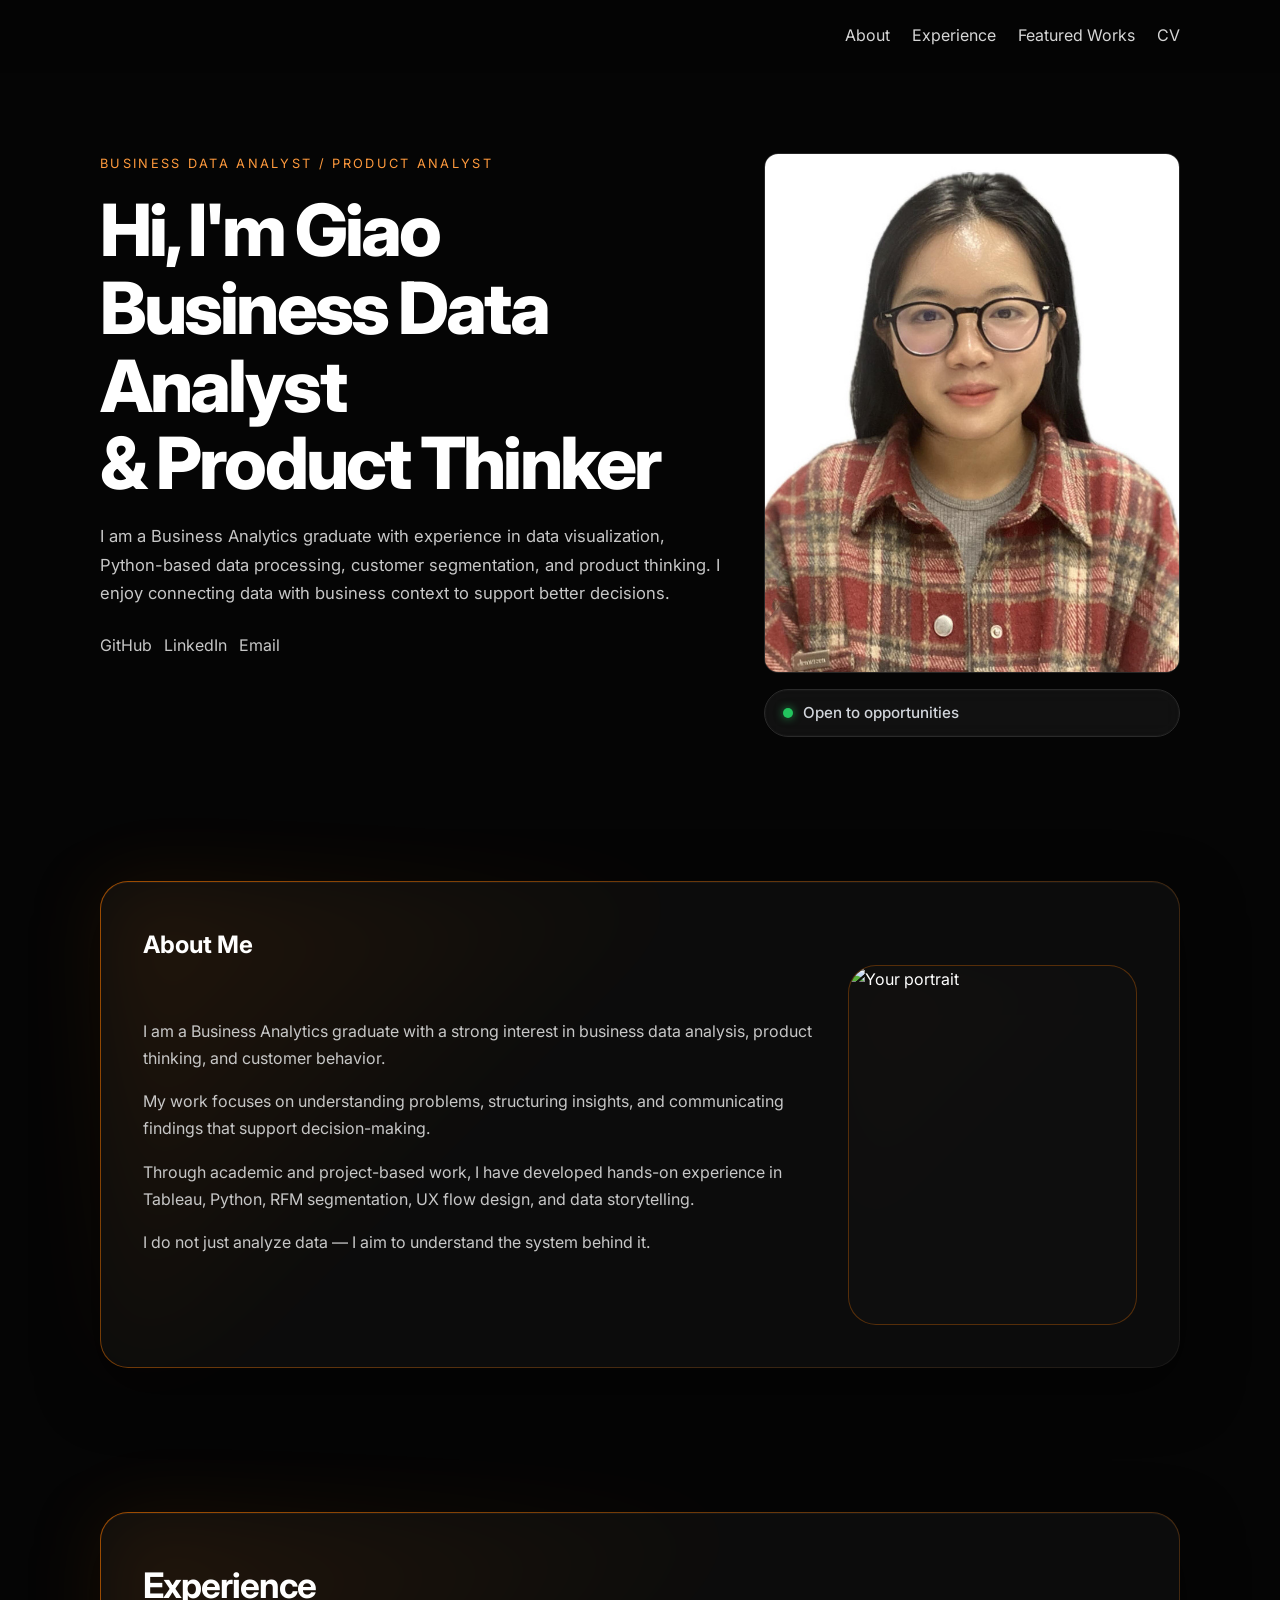
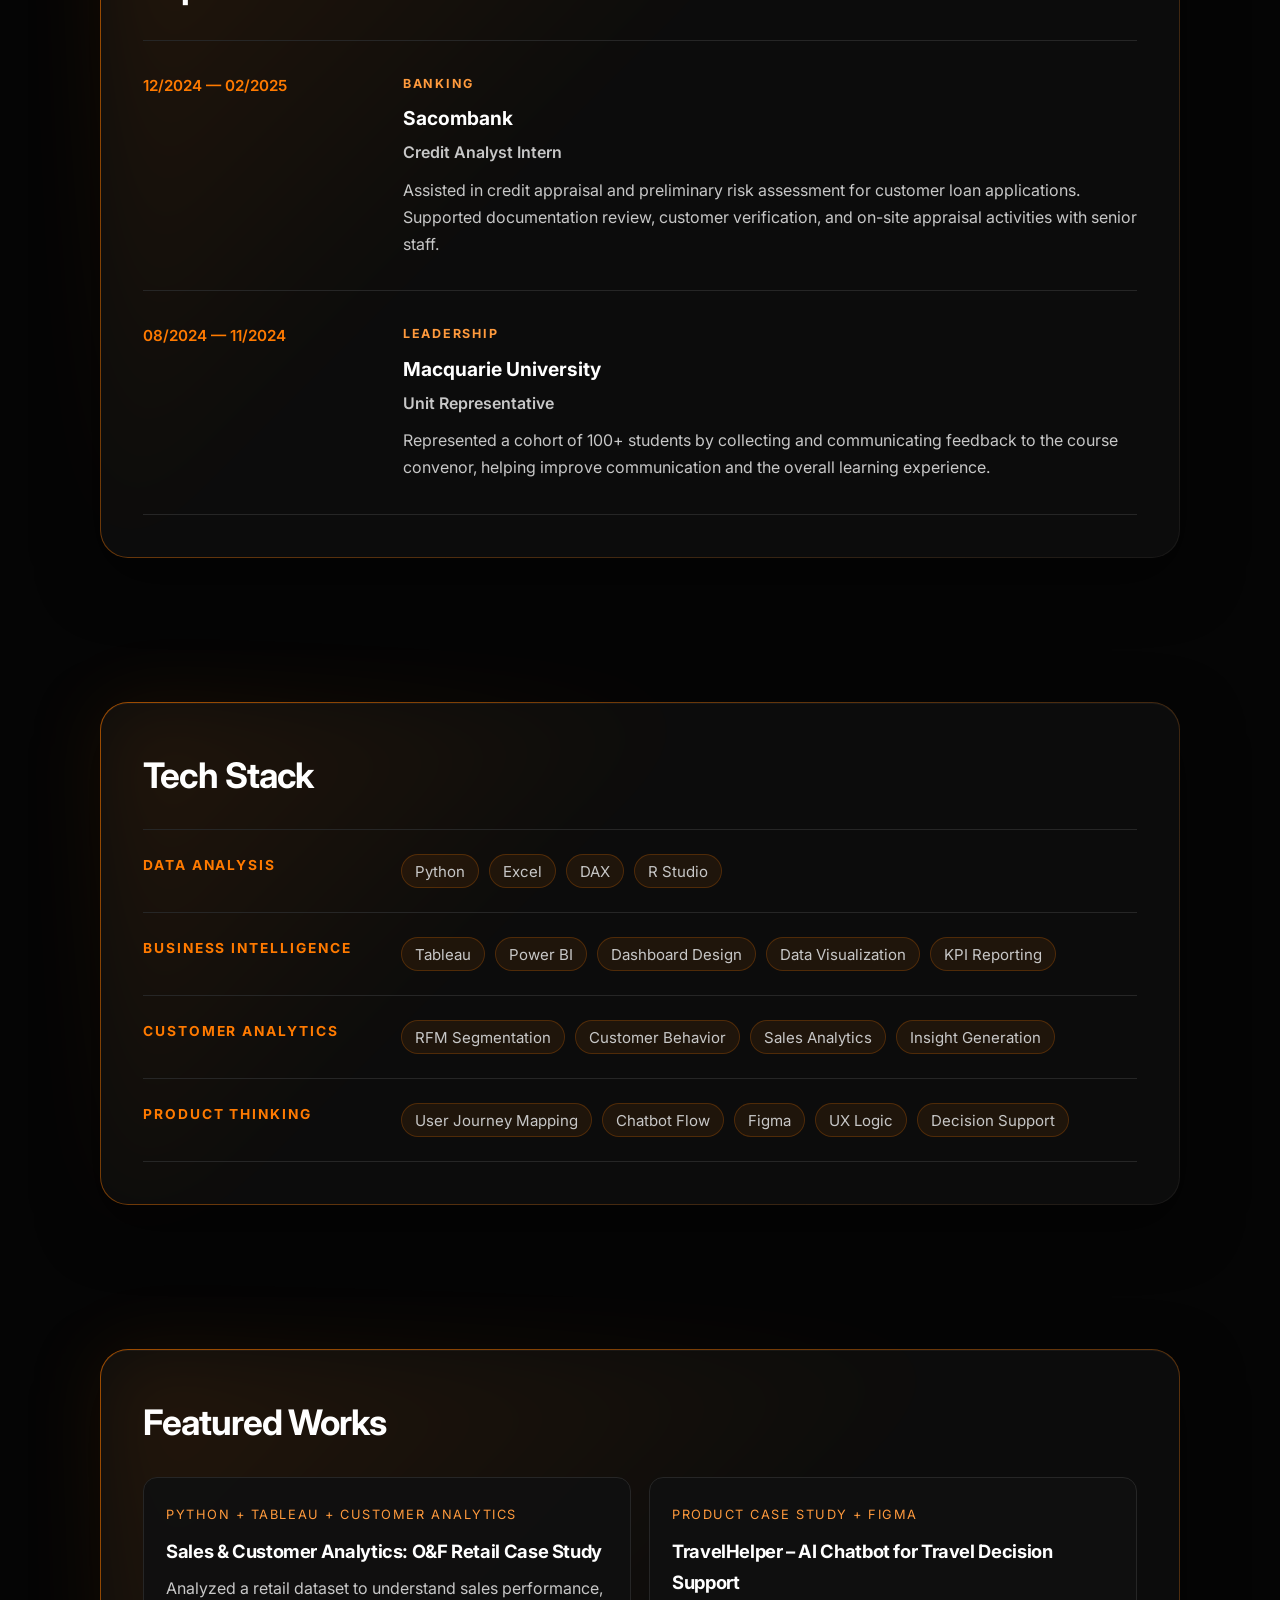
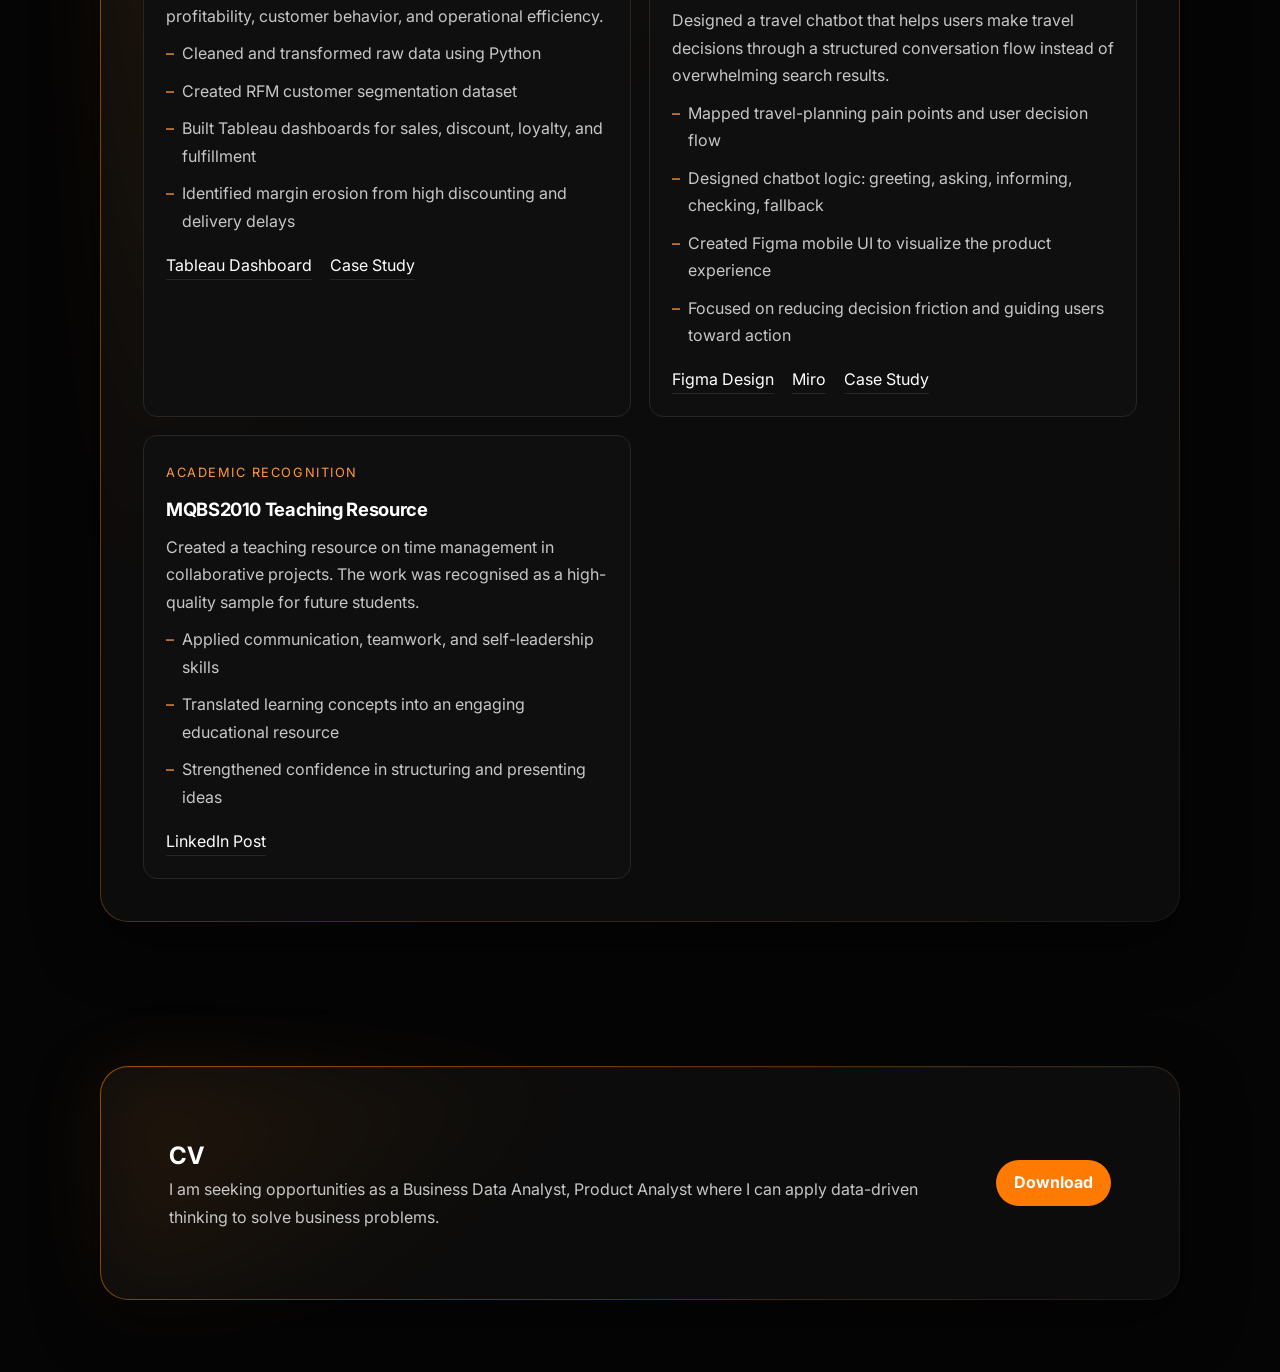
==== index.html @ 92832b5b "Update index.html" ====
<!DOCTYPE html>
<html lang="en">
<head>
<meta charset="UTF-8" />
<meta name="viewport" content="width=device-width, initial-scale=1.0" />
<title>Giao Duong | Business Data Analyst Portfolio</title>
<meta
name="description"
content="Business Data Analyst portfolio focusing on data analytics, product thinking, customer insights, and business decision-making."
/>
<link rel="preconnect" href="https://fonts.googleapis.com" />
<link rel="preconnect" href="https://fonts.gstatic.com" crossorigin />
<link
href="https://fonts.googleapis.com/css2?family=Inter:wght@300;400;500;600;700;800&display=swap"
rel="stylesheet"
/>
<link rel="stylesheet" href="style.css" />
</head>

<body>
<header class="site-header">
<div class="container nav">
<a href="#top" class="brand"><Giao Duong></a>

<button class="menu-toggle" id="menuToggle" aria-label="Open menu">
<span></span>
<span></span>
</button>

<nav class="menu" id="menu">
<a href="#about">About</a>
<a href="#experience">Experience</a>
<a href="#projects">Featured Works</a>
<a href="#cv">CV</a>
</nav>
</div>
</header>

<main id="top">
<section class="hero section">
<div class="container hero-grid">
<div class="hero-text reveal">
<p class="eyebrow">BUSINESS DATA ANALYST / PRODUCT ANALYST</p>
<h1>
Hi, I'm <span>Giao</span><br />
Business Data Analyst<br />
& Product Thinker          </h1>
<p class="lead">
I am a Business Analytics graduate with experience in data visualization,
Python-based data processing, customer segmentation, and product thinking.
I enjoy connecting data with business context to support better decisions.
</p>

<div class="socials">
<a href="https://github.com/GracieDuong" target="_blank" rel="noreferrer">GitHub</a>
<a href="https://www.linkedin.com/in/graiceduong/?lipi=urn%3Ali%3Apage%3Ad_flagship3_profile_view_base_contact_details%3BGEOnFGS3Rx6lmdUe2m2dag%3D%3D" target="_blank" rel="noreferrer">LinkedIn</a>
<a href="mailto:dnqgiao1408@gmail.com">Email</a>
</div>
</div>

<div class="hero-side reveal delay-1">
<div class="portrait-card">
<img src="img/portrait.jpg" alt="Giao Duong portrait" />
</div>

<div class="status-badge">
<span class="status-dot"></span>
Open to opportunities
</div>
</div>
</div>
</section>

<section class="section" id="about">
<div class="container">

<h2 class="section-title">About Me</h2>

<div class="section-card">
<div class="about-grid">

<!-- TEXT -->
<div class="about-text">
<p>
I am a Business Analytics graduate with a strong interest in
business data analysis, product thinking, and customer behavior.
</p>

<p>
My work focuses on understanding problems, structuring insights,
and communicating findings that support decision-making.
</p>

<p>
Through academic and project-based work, I have developed
hands-on experience in Tableau, Python, RFM segmentation,
UX flow design, and data storytelling.
</p>

<p>
I do not just analyze data — I aim to understand the system behind it.
</p>
</div>

<!-- IMAGE -->
<div class="about-image">
<img src="img/gracieportrait.jpg" alt="Your portrait" />
</div>

</div>
</div>

</div>
</section>

<section class="section" id="experience">
  <div class="container">
    <div class="section-head reveal">
      <h2>Experience</h2>
    </div>

    <div class="experience-list reveal">
      <article class="experience-item">
        <div class="experience-time">12/2024 — 02/2025</div>

        <div class="experience-content">
          <p class="experience-type">Banking</p>
          <h3>Sacombank</h3>
          <p class="experience-role">Credit Analyst Intern</p>
          <p>
            Assisted in credit appraisal and preliminary risk assessment for customer
            loan applications. Supported documentation review, customer verification,
            and on-site appraisal activities with senior staff.
          </p>
        </div>
      </article>

      <article class="experience-item">
        <div class="experience-time">08/2024 — 11/2024</div>

        <div class="experience-content">
          <p class="experience-type">Leadership</p>
          <h3>Macquarie University</h3>
          <p class="experience-role">Unit Representative</p>
          <p>
            Represented a cohort of 100+ students by collecting and communicating
            feedback to the course convenor, helping improve communication and the
            overall learning experience.
          </p>
        </div>
      </article>
    </div>
  </div>
</section>
<section class="section" id="skills">
<div class="container">
<div class="section-head reveal">
<h2>Tech Stack</h2>
</div>

<div class="tech-stack reveal">
<div class="tech-row">
<div class="tech-title">Data Analysis</div>
<div class="tech-tags">
<span>Python</span>
<span>Excel</span>
<span>DAX</span>
<span>R Studio</span>
</div>
</div>

<div class="tech-row">
<div class="tech-title">Business Intelligence</div>
<div class="tech-tags">
<span>Tableau</span>
<span>Power BI</span>
<span>Dashboard Design</span>
<span>Data Visualization</span>
<span>KPI Reporting</span>
</div>
</div>

<div class="tech-row">
<div class="tech-title">Customer Analytics</div>
<div class="tech-tags">
<span>RFM Segmentation</span>
<span>Customer Behavior</span>
<span>Sales Analytics</span>
<span>Insight Generation</span>
</div>
</div>

<div class="tech-row">
<div class="tech-title">Product Thinking</div>
<div class="tech-tags">
<span>User Journey Mapping</span>
<span>Chatbot Flow</span>
<span>Figma</span>
<span>UX Logic</span>
<span>Decision Support</span>
</div>
</div>
</div>
</div>
</section>
<section class="section" id="Featured Works">
<div class="container">
<div class="section-head reveal">
<h2>Featured Works</h2>
</div>

<div class="projects-grid">
<article class="project-card reveal">
<div class="project-meta">Python + Tableau + Customer Analytics</div>
<h3>Sales & Customer Analytics: O&F Retail Case Study</h3>
<p>
Analyzed a retail dataset to understand sales performance, profitability,
customer behavior, and operational efficiency.
</p>
<ul class="clean-list">
<li>Cleaned and transformed raw data using Python</li>
<li>Created RFM customer segmentation dataset</li>
<li>Built Tableau dashboards for sales, discount, loyalty, and fulfillment</li>
<li>Identified margin erosion from high discounting and delivery delays</li>
</ul>
<div class="project-links">
<a href="https://public.tableau.com/app/profile/nguyen.quynh.giao.duong/viz/OFRetailPerformanceCustomerInsights/Story1#1">Tableau Dashboard</a>
<a href="#">Case Study</a>
</div>
</article>

<article class="project-card reveal delay-1">
<div class="project-meta">Product Case Study + Figma</div>
<h3>TravelHelper – AI Chatbot for Travel Decision Support</h3>
<p>
Designed a travel chatbot that helps users make travel decisions through
a structured conversation flow instead of overwhelming search results.
</p>
<ul class="clean-list">
<li>Mapped travel-planning pain points and user decision flow</li>
<li>Designed chatbot logic: greeting, asking, informing, checking, fallback</li>
<li>Created Figma mobile UI to visualize the product experience</li>
<li>Focused on reducing decision friction and guiding users toward action</li>
</ul>
<div class="project-links">
<a href="https://www.figma.com/design/LOiwtiQs61GqTdIh16l0WR/Untitled?node-id=0-1&p=f&t=Xxts1nD2Vc41dXCy-0">Figma Design</a>
<a href="#">Miro</a>
<a href="#">Case Study</a>
</div>
</article>

<article class="project-card reveal delay-1">
<div class="project-meta">Academic Recognition</div>
<h3>MQBS2010 Teaching Resource</h3>
<p>
Created a teaching resource on time management in collaborative projects.
The work was recognised as a high-quality sample for future students.
</p>
<ul class="clean-list">
<li>Applied communication, teamwork, and self-leadership skills</li>
<li>Translated learning concepts into an engaging educational resource</li>
<li>Strengthened confidence in structuring and presenting ideas</li>
</ul>
<div class="project-links">
<a href="https://www.linkedin.com/feed/update/urn:li:activity:7456942187491282944/">LinkedIn Post</a>
</div>
</article>
</div>
</div>
</section>

<section class="section" id="cv">
<div class="container">
<div class="cv-box reveal">
<div>
<h2>CV</h2>
<p>
I am seeking opportunities as a Business Data Analyst, Product Analyst
  where I can apply data-driven thinking to solve business problems.
</p>
</div>
<div class="cv-actions">
<a class="btn" href="https://flowcv.com/resume/hbqnpa47gumc">Download</a>
</div>
</div>
</div>
</section>
</main>

<button class="to-top" id="toTop" aria-label="Back to top">↑</button>

<script src="script.js"></script>
</body>
</html>
---- style.css ----
:root {
  --bg: #050505;
  --bg-soft: #0d0d0d;
  --card: #101010;
  --line: #262626;
  --line-soft: #1b1b1b;
  --text: #ffffff;
  --muted: #c7c7c7;
  --muted-2: #ff9a3d;
  --accent: #ff7a00;
  --accent-dark: #e56700;
  --max-width: 1080px;
  --radius: 14px;
}

* {
  margin: 0;
  padding: 0;
  box-sizing: border-box; 
}

html {
  scroll-behavior: smooth;
}

body {
  font-family: "Inter", sans-serif;
  background: var(--bg);
  color: var(--text);
  line-height: 1.72;
}

img {
  display: block;
  max-width: 100%;
}

a {
  text-decoration: none;
  color: inherit;
}

.container {
  width: min(100% - 32px, var(--max-width));
  margin: 0 auto;
}

.site-header {
  position: sticky;
  top: 0;
  z-index: 50;
  background: rgba(5, 5, 5, 0.92);
  border-bottom: 1px solid transparent;
  backdrop-filter: blur(8px);
  transition: 0.25s ease;
}

.site-header.scrolled {
  border-bottom-color: var(--line);
}

.nav {
  min-height: 72px;
  display: flex;
  align-items: center;
  justify-content: space-between;
  gap: 20px;
}

.brand {
  font-weight: 700;
  letter-spacing: -0.02em;
}

.menu {
  display: flex;
  gap: 22px;
}

.menu a {
  color: #d6d6d6;
}

.menu a.active,
.menu a:hover {
  color: var(--accent);
}
.social-links a,
.project-links a,
.cv-contact a {
  color: var(--accent);
}
.social-links a:hover,
.project-links a:hover,
.cv-contact a:hover {
  color: #ffffff;
}

.section-title,
.section-mini-title,
.page-title,
.story-item h3,
.project-card h3,
.project-list-item h3,
.paper-item h3,
.publication-item h3,
.blog-item h3,
.cv-name,
.cv-block h3 {
  color: #ffffff;
}

.story-item p,
.project-card p,
.project-list-item p,
.paper-item p,
.publication-item p,
.blog-item p,
.cv-main p,
.cv-block p,
.about-content p {
  color: var(--muted);
}

.project-type,
.paper-org,
.story-meta,
.project-subtitle,
.paper-subtitle,
.blog-date,
.last-edited,
.stack-code {
  color: var(--muted-2);
}

.filter-chip.active {
  background: var(--accent);
  border-color: var(--accent);
  color: #ffffff;
}

.menu-toggle {
  display: none;
  width: 42px;
  height: 42px;
  border: 1px solid var(--line);
  background: transparent;
  border-radius: 12px;
  cursor: pointer;
  align-items: center;
  justify-content: center;
  flex-direction: column;
  gap: 5px;
}

.menu-toggle span {
  width: 18px;
  height: 2px;
  border-radius: 999px;
  background: var(--text);
}

.section {
  padding: 72px 0;
}

.hero {
  padding-top: 80px;
}

.hero-grid {
  display: grid;
  grid-template-columns: 1.2fr 0.8fr;
  gap: 40px;
  align-items: start;
}

.eyebrow {
  color: var(--muted-2);
  text-transform: uppercase;
  font-size: 0.8rem;
  letter-spacing: 0.18em;
  margin-bottom: 16px;
}

.hero h1 {
  font-size: clamp(2.2rem, 6vw, 4.5rem);
  line-height: 1.08;
  letter-spacing: -0.04em;
  font-weight: 800;
  max-width: 780px;
  margin-bottom: 20px;
}

.lead {
  max-width: 760px;
  color: var(--muted);
  font-size: 1.04rem;
  margin-bottom: 24px;
}

.socials {
  display: flex;
  flex-wrap: wrap;
  gap: 12px;
}

.socials a {
  color: var(--muted);
  border-bottom: 1px solid transparent;
  transition: 0.25s ease;
}

.socials a:hover {
  color: var(--text);
  border-color: var(--text);
}

.hero-side {
  display: grid;
  gap: 16px;
}

.portrait-card,
.secondary-card,
.story-item,
.project-card,
.project-list-item,
.paper-item,
.publication-item,
.blog-item,
.cv-main,
.cv-details {
  background: rgba(16, 16, 16, 0.92);
  border: 1px solid var(--line);
  border-radius: var(--radius);
}

.portrait-card {
  overflow: hidden;
}

.portrait-card img {
  width: 100%;
  aspect-ratio: 4 / 5;
  object-fit: cover;
}

.mini-note {
  padding: 18px;
  border: 1px solid var(--line);
  border-radius: var(--radius);
  background: #101010;
  color: var(--muted);
}

.section-head {
  margin-bottom: 24px;
}

.section-head h2 {
  font-size: clamp(1.6rem, 3vw, 2.2rem);
  letter-spacing: -0.03em;
}

.content-grid.two-col {
  display: grid;
  grid-template-columns: 1.15fr 0.85fr;
  gap: 20px;
}

.text-card {
  padding: 24px;
}

.text-card h3 {
  margin-bottom: 12px;
  font-size: 1.05rem;
}

.text-card p + p {
  margin-top: 14px;
}

.clean-list {
  list-style: none;
  display: grid;
  gap: 10px;
  color: var(--muted);
  margin-top: 10px;
}

.clean-list li {
  position: relative;
  padding-left: 16px;
}

.clean-list li::before {
  content: "–";
  position: absolute;
  left: 0;
  color: var(--muted-2);
}

.timeline {
  display: grid;
  gap: 16px;
}

.timeline-item {
  padding: 22px;
}

.timeline-item time,
.blog-item time {
  display: block;
  color: var(--muted-2);
  font-size: 0.92rem;
  margin-bottom: 8px;
}

.timeline-item h3,
.project-card h3,
.stack-item h3,
.blog-item h3 {
  font-size: 1.15rem;
  margin-bottom: 8px;
  letter-spacing: -0.02em;
}

.timeline-item p,
.project-card p,
.stack-item p,
.blog-item p,
.cv-box p {
  color: var(--muted);
}

.tag,
.project-meta {
  display: inline-block;
  color: var(--muted-2);
  font-size: 0.8rem;
  text-transform: uppercase;
  letter-spacing: 0.12em;
  margin-bottom: 10px;
}

.projects-grid {
  display: grid;
  grid-template-columns: repeat(2, 1fr);
  gap: 18px;
}

.project-card {
  padding: 22px;
}

.project-links {
  display: flex;
  gap: 18px;
  margin-top: 16px;
}

.project-links a {
  color: var(--text);
  border-bottom: 1px solid var(--line);
}

.stack-list,
.blog-list {
  display: grid;
  gap: 16px;
}

.stack-item {
  display: grid;
  grid-template-columns: 72px 1fr;
  gap: 18px;
  padding: 22px;
  align-items: start;
}

.stack-code {
  color: var(--muted-2);
  font-weight: 700;
  font-size: 0.95rem;
  letter-spacing: 0.08em;
}

.blog-item {
  padding: 22px;
}

.cv-box {
  padding: 26px;
  display: flex;
  align-items: center;
  justify-content: space-between;
  gap: 18px;
}

.cv-actions {
  display: flex;
  flex-wrap: wrap;
  gap: 12px;
}

.btn {
  display: inline-flex;
  align-items: center;
  justify-content: center;
  min-height: 46px;
  padding: 0 18px;
  border-radius: 999px;
  background: var(--accent);
  color:#ffffff;
  font-weight: 700;
}
.btn:hover {
  background: var(--accent-dark);
}

.btn-outline {
  background: transparent;
  color: #ffffff;
  border: 1px solid var(--line);
}

.to-top {
  position: fixed;
  right: 18px;
  bottom: 18px;
  width: 42px;
  height: 42px;
  border-radius: 999px;
  border: 1px solid var(--line);
  background: rgba(16, 16, 16, 0.95);
  color: var(--accent);
  cursor: pointer;
  opacity: 0;
  pointer-events: none;
  transform: translateY(10px);
  transition: 0.25s ease;
}

.to-top.show {
  opacity: 1;
  pointer-events: auto;
  transform: translateY(0);
}

.reveal {
  opacity: 0;
  transform: translateY(18px);
  transition: opacity 0.7s ease, transform 0.7s ease;
}

.reveal.visible {
  opacity: 1;
  transform: translateY(0);
}

.delay-1 { transition-delay: 0.08s; }
.delay-2 { transition-delay: 0.16s; }

@media (max-width: 900px) {
  .hero-grid,
  .content-grid.two-col,
  .projects-grid,
  .cv-box,
  .stack-item {
    grid-template-columns: 1fr;
  }

  .cv-box {
    align-items: flex-start;
  }
}

@media (max-width: 760px) {
  .menu-toggle {
    display: inline-flex;
  }

  .menu {
    display: none;
    position: absolute;
    top: calc(100% + 8px);
    right: 16px;
    left: 16px;
    padding: 16px;
    background: #111111;
    border: 1px solid var(--line);
    border-radius: 16px;
    flex-direction: column;
    gap: 12px;
  }

  .menu.open {
    display: flex;
  }

  .section {
    padding: 56px 0;
  }

  .hero {
    padding-top: 56px;
  }

  .text-card,
  .timeline-item,
  .project-card,
  .stack-item,
  .blog-item,
  .cv-box {
    padding: 18px;
  }
}
.status-badge {
  display: inline-flex;
  align-items: center;
  gap: 10px;
  padding: 10px 18px;
  border-radius: 999px;
  background: rgba(255, 255, 255, 0.05);
  border: 1px solid #2a2a2a;
  color: #d1d5db;
  font-family: "Inter", sans-serif;
  font-size: 0.95rem;
  font-weight: 500;
  backdrop-filter: blur(10px);
  box-shadow: inset 0 0 0 1px rgba(255, 255, 255, 0.02);
}

.status-dot {
  width: 10px;
  height: 10px;
  background-color: #22c55e;
  border-radius: 50%;
  box-shadow: 0 0 8px rgba(34, 197, 94, 0.7);
}
/* Section cards - orange border style */
.section:not(.hero) > .container {
  position: relative;
  padding: 42px;
  border-radius: 28px;

  background: rgba(16, 16, 16, 0.92);
  backdrop-filter: blur(14px);

  border: 1px solid rgba(16, 16, 16, 0.92);

  box-shadow:
    0 20px 60px rgba(0, 0, 0, 0.5),
    inset 0 1px 0 rgba(255, 255, 255, 0.04);
}

/* Glow cam nhẹ phía sau */
.section:not(.hero) > .container::before {
  content: "";
  position: absolute;
  inset: -1px;
  border-radius: 28px;

  background: linear-gradient(
    135deg,
    rgba(255, 122, 0, 0.25),
    transparent 40%
  );

  filter: blur(40px);
  opacity: 0.4;
  z-index: -1;
}
.section:not(.hero) > .container {
  border: 1px solid transparent;

  background:
    linear-gradient(#0c0c0c, #0c0c0c) padding-box,
    linear-gradient(
      135deg,
      rgba(255,122,0,0.6),
      rgba(255,255,255,0.08)
    ) border-box;
}
.section:not(.hero) > .container {
  transition: all 0.3s ease;
}

.section:not(.hero) > .container:hover {
  border-color: rgba(255, 122, 0, 0.5);
  transform: translateY(-2px);
}
/* About layout */
.about-grid {
  display: grid;
  grid-template-columns: 1.2fr 0.8fr;
  gap: 32px;
  align-items: center;
}

/* Text */
.about-text p {
  margin-bottom: 16px;
  color: var(--muted);
  line-height: 1.7;
}

/* Image */
.about-image {
  position: relative;
  border-radius: 20px;
  overflow: hidden;

  border: 1px solid rgba(255, 122, 0, 0.3);

  background: rgba(16,16,16,0.8);
}

/* Image size */
.about-image img {
  width: 100%;
  height: 100%;
  object-fit: cover;
  aspect-ratio: 4 / 5;
  display: block;
}

/* Glow nhẹ giống style bạn đang dùng */
.about-image::before {
  content: "";
  position: absolute;
  inset: -1px;
  border-radius: 20px;

  background: linear-gradient(
    135deg,
    rgba(255,122,0,0.25),
    transparent 50%
  );

  filter: blur(30px);
  opacity: 0.4;
  z-index: -1;
}

/* Hover nhẹ */
.about-image img {
  transition: transform 0.4s ease;
}

.about-image:hover img {
  transform: scale(1.05);
}
@media (max-width: 900px) {
  .about-grid {
    grid-template-columns: 1fr;
  }

  .about-image {
    order: -1; 
  }
}
.about-grid {
  grid-template-columns: 1.4fr 0.6fr;
}
.about-image {
  border-radius: 28px;
}

.tech-stack {
  display: grid;
  gap: 0;
  border-top: 1px solid var(--line);
}

.tech-row {
  display: grid;
  grid-template-columns: 230px 1fr;
  gap: 28px;
  padding: 24px 0;
  border-bottom: 1px solid var(--line);
  align-items: start;
}

.tech-title {
  color: var(--accent);
  font-size: 0.86rem;
  font-weight: 700;
  letter-spacing: 0.14em;
  text-transform: uppercase;
}

.tech-tags {
  display: flex;
  flex-wrap: wrap;
  gap: 10px;
}

.tech-tags span {
  display: inline-flex;
  align-items: center;
  min-height: 34px;
  padding: 7px 13px;
  border-radius: 999px;
  background: rgba(255, 122, 0, 0.08);
  border: 1px solid rgba(255, 122, 0, 0.22);
  color: var(--muted);
  font-size: 0.94rem;
  line-height: 1;
}

.tech-tags span:hover {
  color: #ffffff;
  border-color: rgba(255, 122, 0, 0.45);
  background: rgba(255, 122, 0, 0.14);
}

@media (max-width: 760px) {
  .tech-row {
    grid-template-columns: 1fr;
    gap: 12px;
  }
}
.experience-list {
  border-top: 1px solid var(--line);
}

.experience-item {
  display: grid;
  grid-template-columns: 220px 1fr;
  gap: 40px;
  padding: 32px 0;
  border-bottom: 1px solid var(--line);
}

.experience-time {
  color: var(--accent);
  font-size: 0.95rem;
  font-weight: 600;
}

.experience-type {
  color: var(--muted-2);
  text-transform: uppercase;
  letter-spacing: 0.14em;
  font-size: 0.78rem;
  font-weight: 700;
  margin-bottom: 8px;
}

.experience-content h3 {
  color: #ffffff;
  font-size: 1.2rem;
  margin-bottom: 4px;
}

.experience-role {
  color: var(--muted);
  font-weight: 600;
  margin-bottom: 10px;
}

.experience-content p:last-child {
  color: var(--muted);
  max-width: 820px;
  line-height: 1.7;
}

@media (max-width: 760px) {
  .experience-item {
    grid-template-columns: 1fr;
    gap: 10px;
    padding: 26px 0;
  }
}
/* =========================
   Mobile Responsive Fix
========================= */

@media (max-width: 900px) {
  .container {
    width: min(100% - 28px, var(--max-width));
  }

  .hero-grid,
  .about-grid,
  .projects-grid,
  .case-grid {
    grid-template-columns: 1fr;
  }

  .hero-side {
    order: -1;
  }

  .section-card {
    padding: 28px;
  }
  
  .portrait-card {
    max-width: 360px;
    margin: 0 auto;
  }
}

@media (max-width: 760px) {
  body {
    line-height: 1.6;
  }

  .nav {
    min-height: 64px;
  }

  .brand {
    font-size: 0.95rem;
  }

  .menu-toggle {
    display: inline-flex;
  }

  .menu {
    display: none;
    position: absolute;
    top: calc(100% + 8px);
    right: 14px;
    left: 14px;
    padding: 16px;
    background: #111111;
    border: 1px solid var(--line);
    border-radius: 16px;
    flex-direction: column;
    gap: 12px;
    z-index: 100;
  }

  .menu.open {
    display: flex;
  }

  .section {
    padding: 42px 0;
  }

  .hero {
    padding-top: 42px;
  }

  .hero h1 {
    font-size: clamp(2.4rem, 12vw, 4rem);
    line-height: 1.02;
    letter-spacing: -0.05em;
  }

  .lead {
    font-size: 0.98rem;
  }

  .section-head h2,
  .section-title {
    font-size: 2rem;
  }

  .section-card,
  .text-card,
  .timeline-item,
  .project-card,
  .stack-item,
  .blog-item,
  .cv-box {
    padding: 22px;
    border-radius: 20px;
  }

  .about-grid {
    grid-template-columns: 1fr;
    gap: 22px;
  }

  .about-image {
    order: -1;
  }

  .experience-item,
  .tech-row,
  .stack-item {
    grid-template-columns: 1fr;
    gap: 12px;
  }

  .projects-grid {
    grid-template-columns: 1fr;
  }

  .cv-box {
    flex-direction: column;
    align-items: flex-start;
  }

  .project-links,
  .socials,
  .cv-actions {
    flex-wrap: wrap;
  }

  .status-badge {
    width: fit-content;
    font-size: 0.85rem;
    padding: 8px 14px;
  }
}

@media (max-width: 480px) {
  .container {
    width: min(100% - 22px, var(--max-width));
  }

  .hero h1 {
    font-size: 2.55rem;
  }

  .section-card {
    padding: 18px;
  }

  .project-card,
  .timeline-item,
  .stack-item,
  .cv-box {
    padding: 18px;
  }

  .tech-tags {
    gap: 8px;
  }

  .tech-tags span,
  .tech-tags a {
    font-size: 0.84rem;
    padding: 7px 11px;
  }

  .to-top {
    right: 14px;
    bottom: 14px;
  }
}
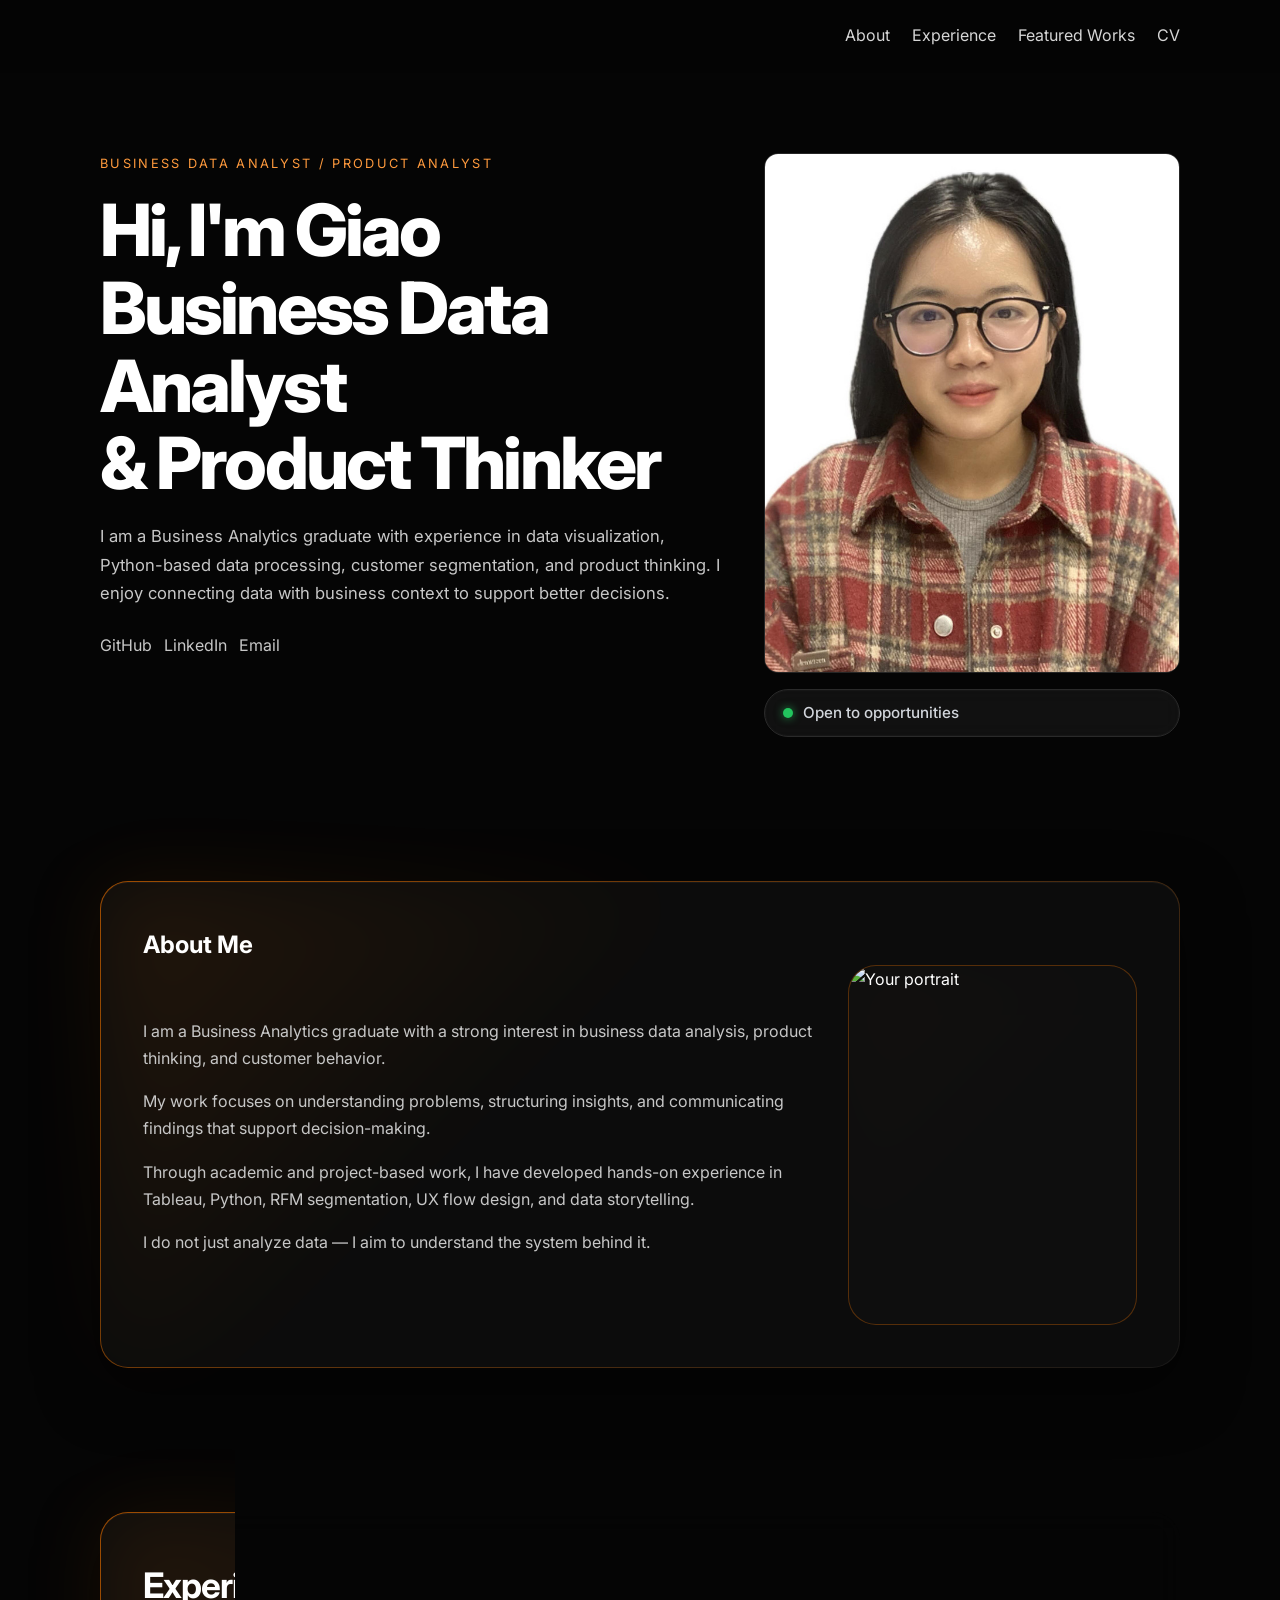
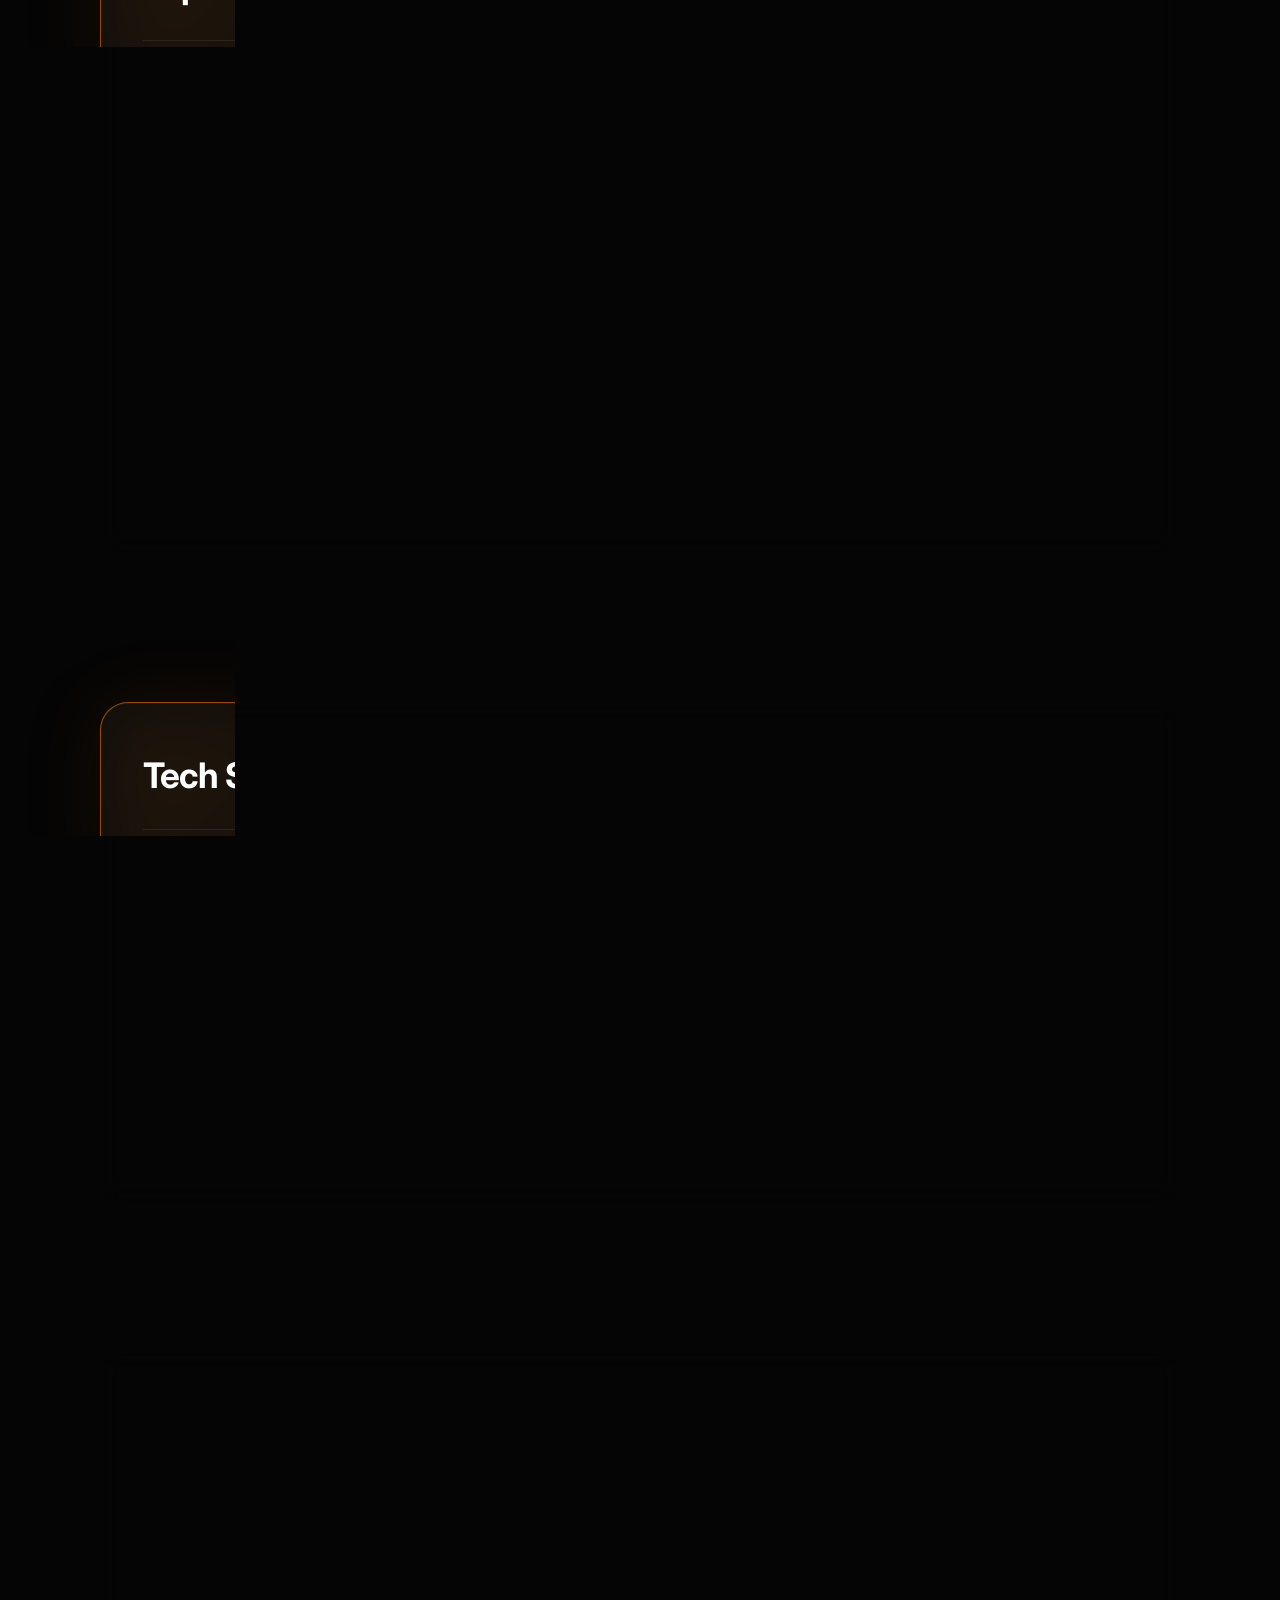
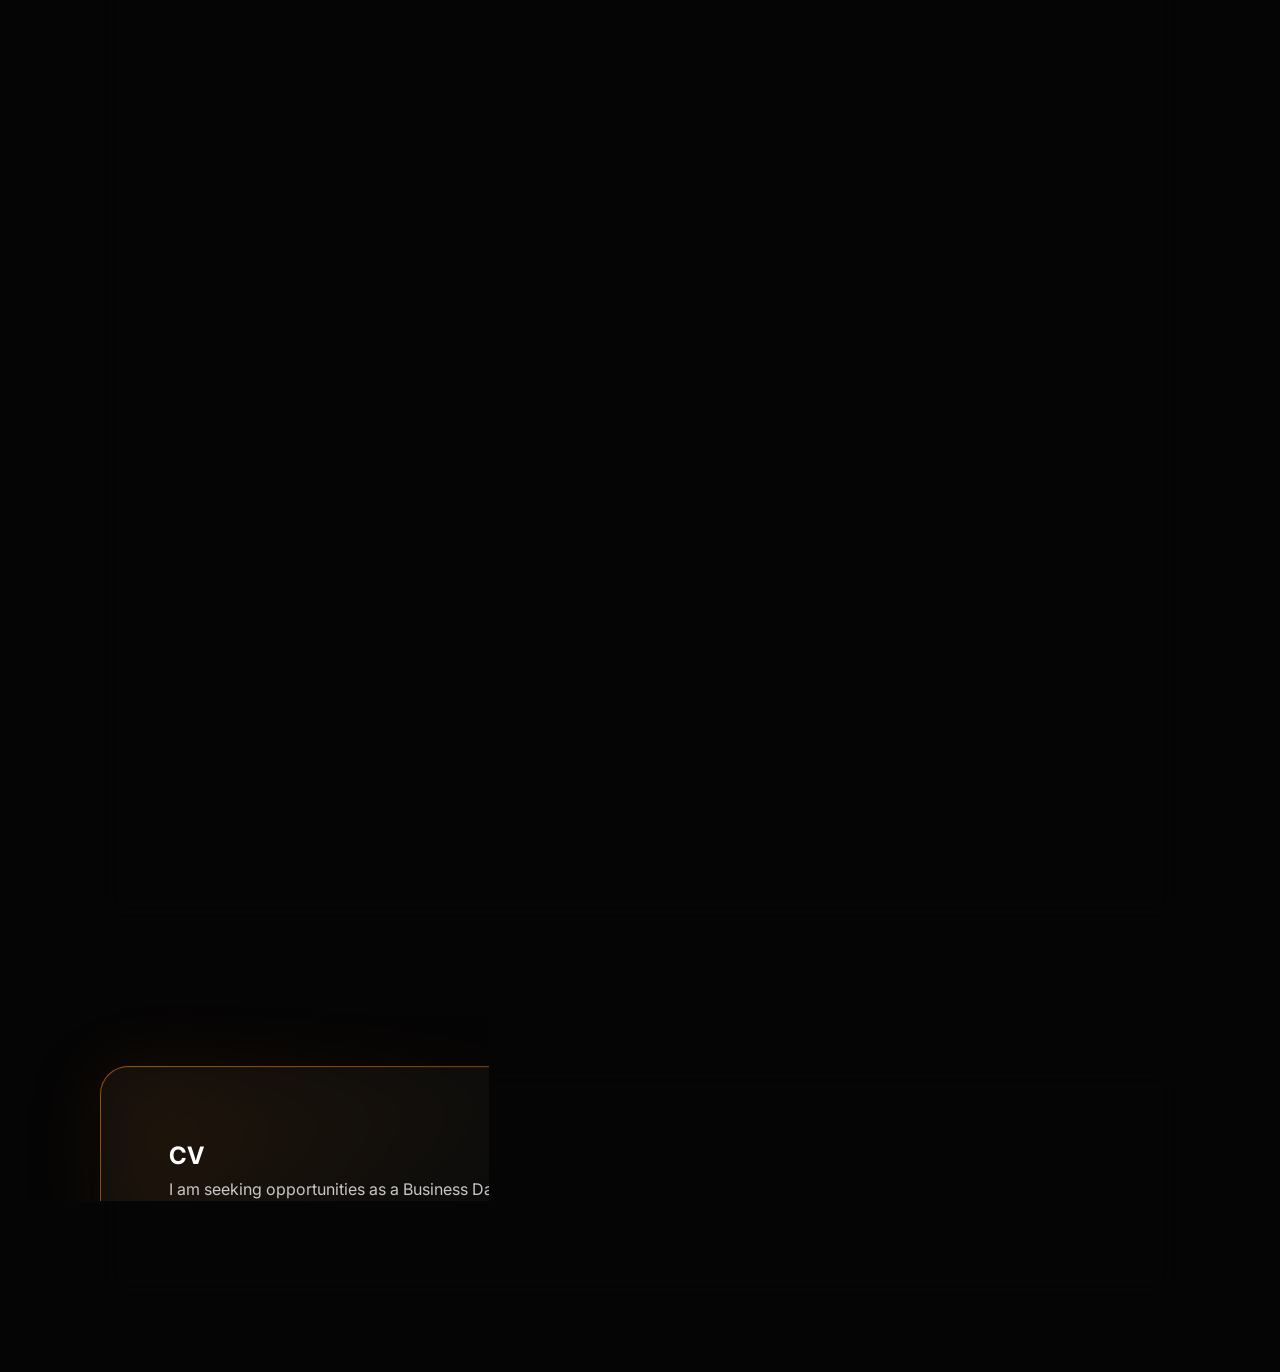
==== commit 88b5ed1a: "Update Case Study links in index.html" ====
--- a/index.html
+++ b/index.html
@@ -225,7 +225,7 @@
 </ul>
 <div class="project-links">
 <a href="https://public.tableau.com/app/profile/nguyen.quynh.giao.duong/viz/OFRetailPerformanceCustomerInsights/Story1#1">Tableau Dashboard</a>
-<a href="#">Case Study</a>
+<a href="projects/retail-sales.html">Case Study</a>
 </div>
 </article>
 
@@ -245,7 +245,7 @@
 <div class="project-links">
 <a href="https://www.figma.com/design/LOiwtiQs61GqTdIh16l0WR/Untitled?node-id=0-1&p=f&t=Xxts1nD2Vc41dXCy-0">Figma Design</a>
 <a href="#">Miro</a>
-<a href="#">Case Study</a>
+<a href="projects/travelhelper.html">Case Study</a>
 </div>
 </article>
 
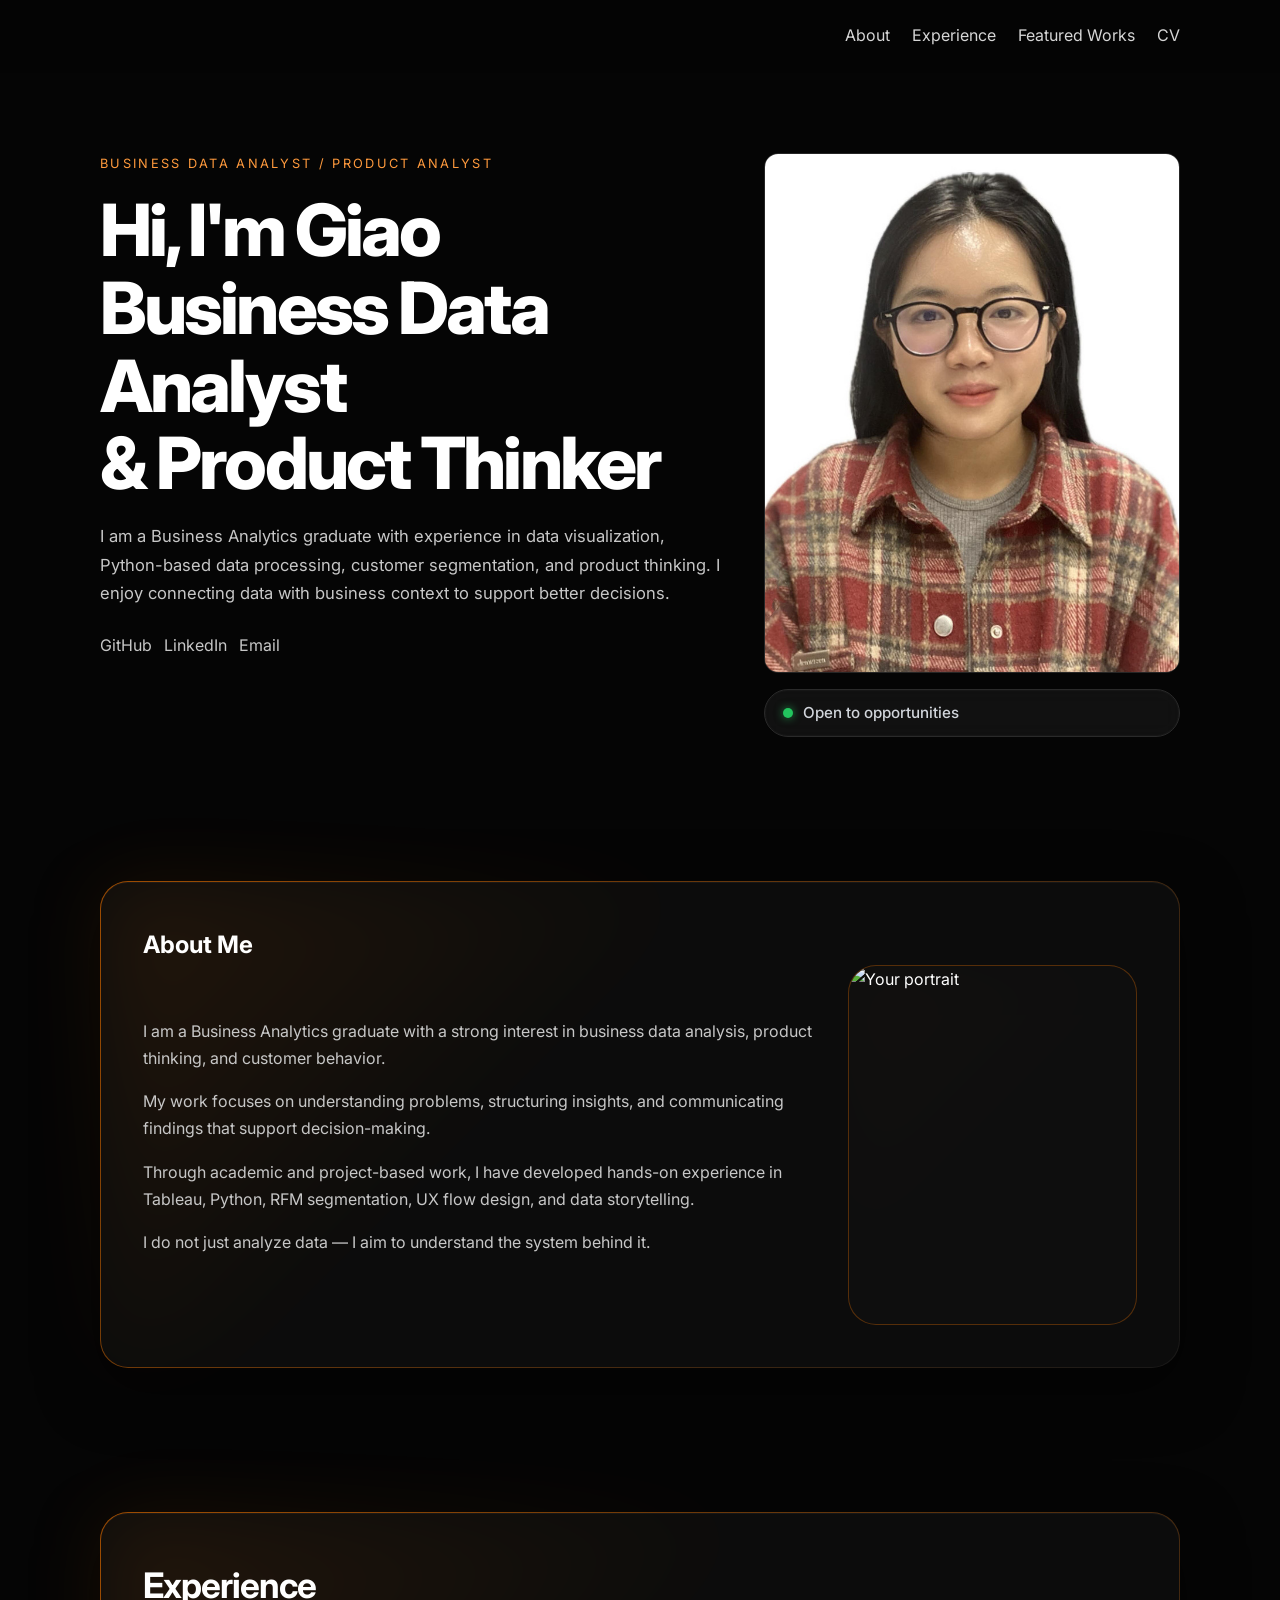
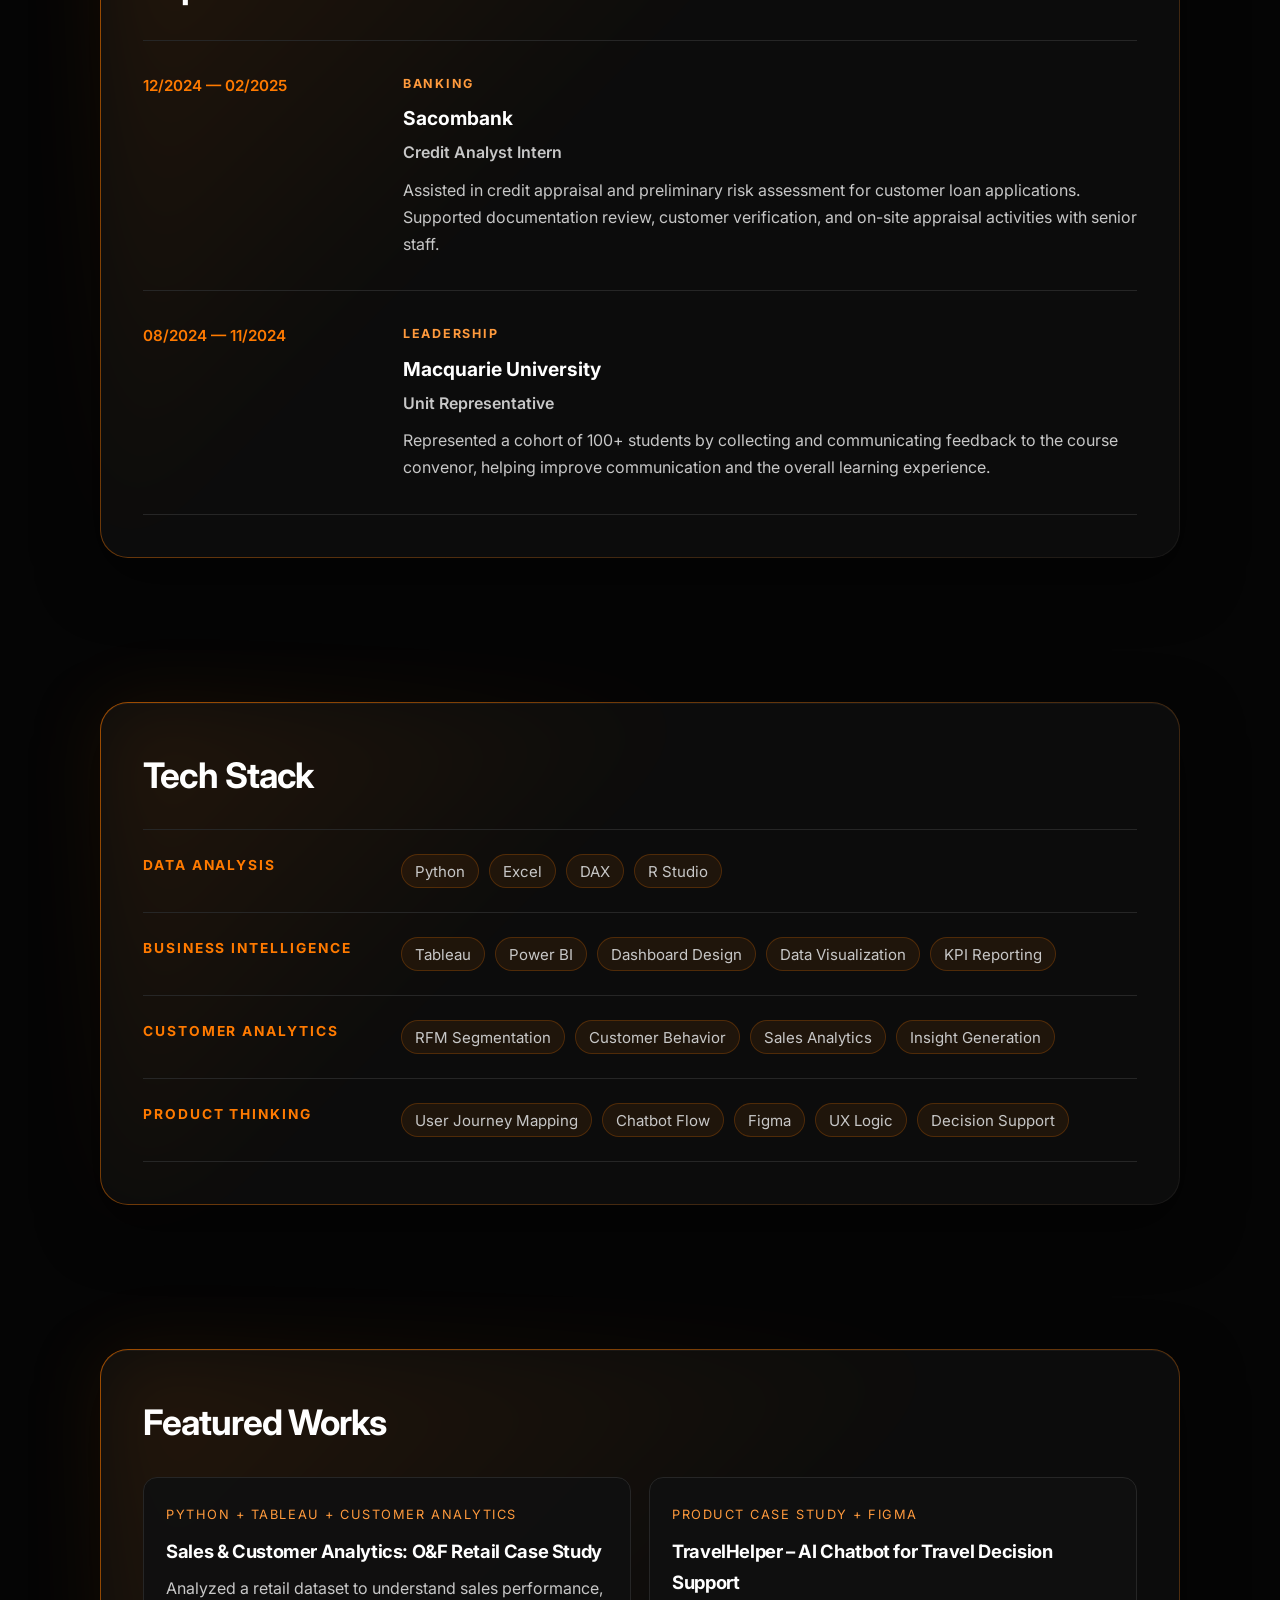
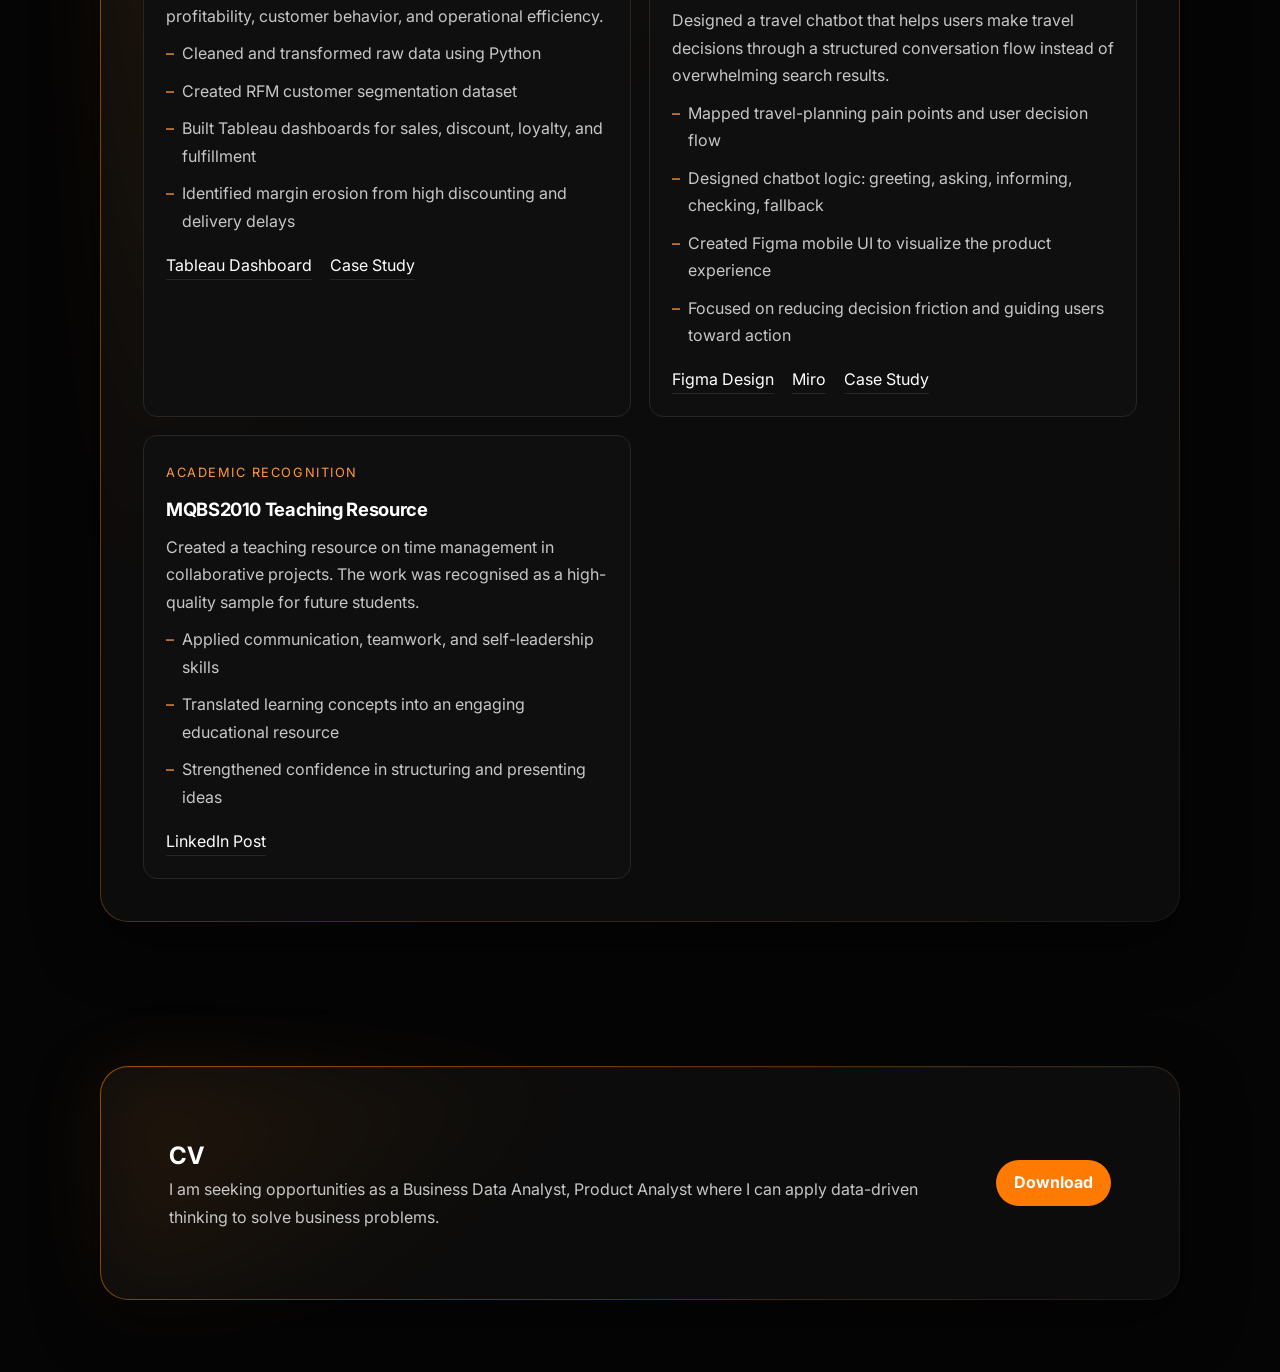
==== commit 9446ef1d: "Update index.html" ====
--- a/index.html
+++ b/index.html
@@ -30,7 +30,7 @@
 <nav class="menu" id="menu">
 <a href="#about">About</a>
 <a href="#experience">Experience</a>
-<a href="#projects">Featured Works</a>
+<a href="#Featured Works">Featured Works</a>
 <a href="#cv">CV</a>
 </nav>
 </div>
--- a/style.css
+++ b/style.css
@@ -776,6 +776,170 @@
     padding: 26px 0;
   }
 }
+/* Case Study Pages */
+.case-hero {
+  padding: 110px 0 70px;
+  background: #ffffff;
+}
+
+.case-title {
+  max-width: 1000px;
+  font-size: clamp(2.4rem, 6vw, 4.8rem);
+  line-height: 1.05;
+  letter-spacing: -0.05em;
+  margin-bottom: 24px;
+  color: #ffffff;
+}
+
+.case-lead {
+  max-width: 900px;
+  color: var(--muted);
+  font-size: 1.08rem;
+  margin-bottom: 28px;
+}
+
+.case-section {
+  padding: 70px 0;
+  background: #ffffff;
+}
+
+.case-section .container {
+  max-width: 1100px;
+}
+
+.case-section h2 {
+  font-size: clamp(1.8rem, 3vw, 2.6rem);
+  margin-bottom: 24px;
+  color: #ffffff;
+}
+
+.case-section p {
+  color: #d8d8df;
+  font-size: 1.05rem;
+  max-width: 1100px;
+  line-height: 1.8;
+}
+
+.case-grid {
+  display: grid;
+  grid-template-columns: repeat(3, 1fr);
+  gap: 18px;
+}
+
+.case-card {
+  padding: 24px;
+  border-radius: 18px;
+  background: rgba(255, 255, 255, 0.045);
+  border: 1px solid rgba(255, 255, 255, 0.12);
+}
+
+.case-card h3 {
+  margin-bottom: 10px;
+  color: #ffffff;
+}
+
+.case-list {
+  display: grid;
+  gap: 14px;
+  color: #d8d8df;
+  padding-left: 20px;
+}
+
+.case-list li::marker {
+  color: var(--accent);
+}
+
+@media (max-width: 900px) {
+  .case-grid {
+    grid-template-columns: 1fr;
+  }
+}
+
+.case-hero-image img {
+  width: 100%;
+  height: 480px;
+  object-fit: cover;
+  opacity: 0.92;
+}
+
+.info-grid,
+.pain-grid {
+  display: grid;
+  grid-template-columns: repeat(4, 1fr);
+  gap: 18px;
+}
+
+.info-card,
+.pain-card {
+  padding: 24px;
+  border-radius: 20px;
+
+  background:
+    linear-gradient(#111111, #111111) padding-box,
+    linear-gradient(
+      135deg,
+      rgba(255,122,0,0.55),
+      rgba(255,255,255,0.06)
+    ) border-box;
+
+  border: 1px solid transparent;
+}
+
+.info-card span {
+  display: block;
+  color: var(--accent);
+  margin-bottom: 10px;
+  font-size: 0.85rem;
+  text-transform: uppercase;
+  letter-spacing: 0.12em;
+}
+
+.pain-icon {
+  font-size: 2rem;
+  margin-bottom: 14px;
+}
+
+.case-text {
+  max-width: 900px;
+  display: grid;
+  gap: 22px;
+}
+
+.table-wrapper {
+  overflow-x: auto;
+}
+
+.case-table {
+  width: 100%;
+  border-collapse: collapse;
+}
+
+.case-table th,
+.case-table td {
+  padding: 18px;
+  border: 1px solid rgba(255,255,255,0.08);
+  text-align: left;
+}
+
+.case-table th {
+  color: #ffffff;
+  background: rgba(255,122,0,0.08);
+}
+
+.case-table td {
+  color: #d8d8df;
+}
+
+@media (max-width: 900px) {
+  .info-grid,
+  .pain-grid {
+    grid-template-columns: 1fr;
+  }
+
+  .case-hero-image img {
+    height: 260px;
+  }
+}
 /* =========================
    Mobile Responsive Fix
 ========================= */
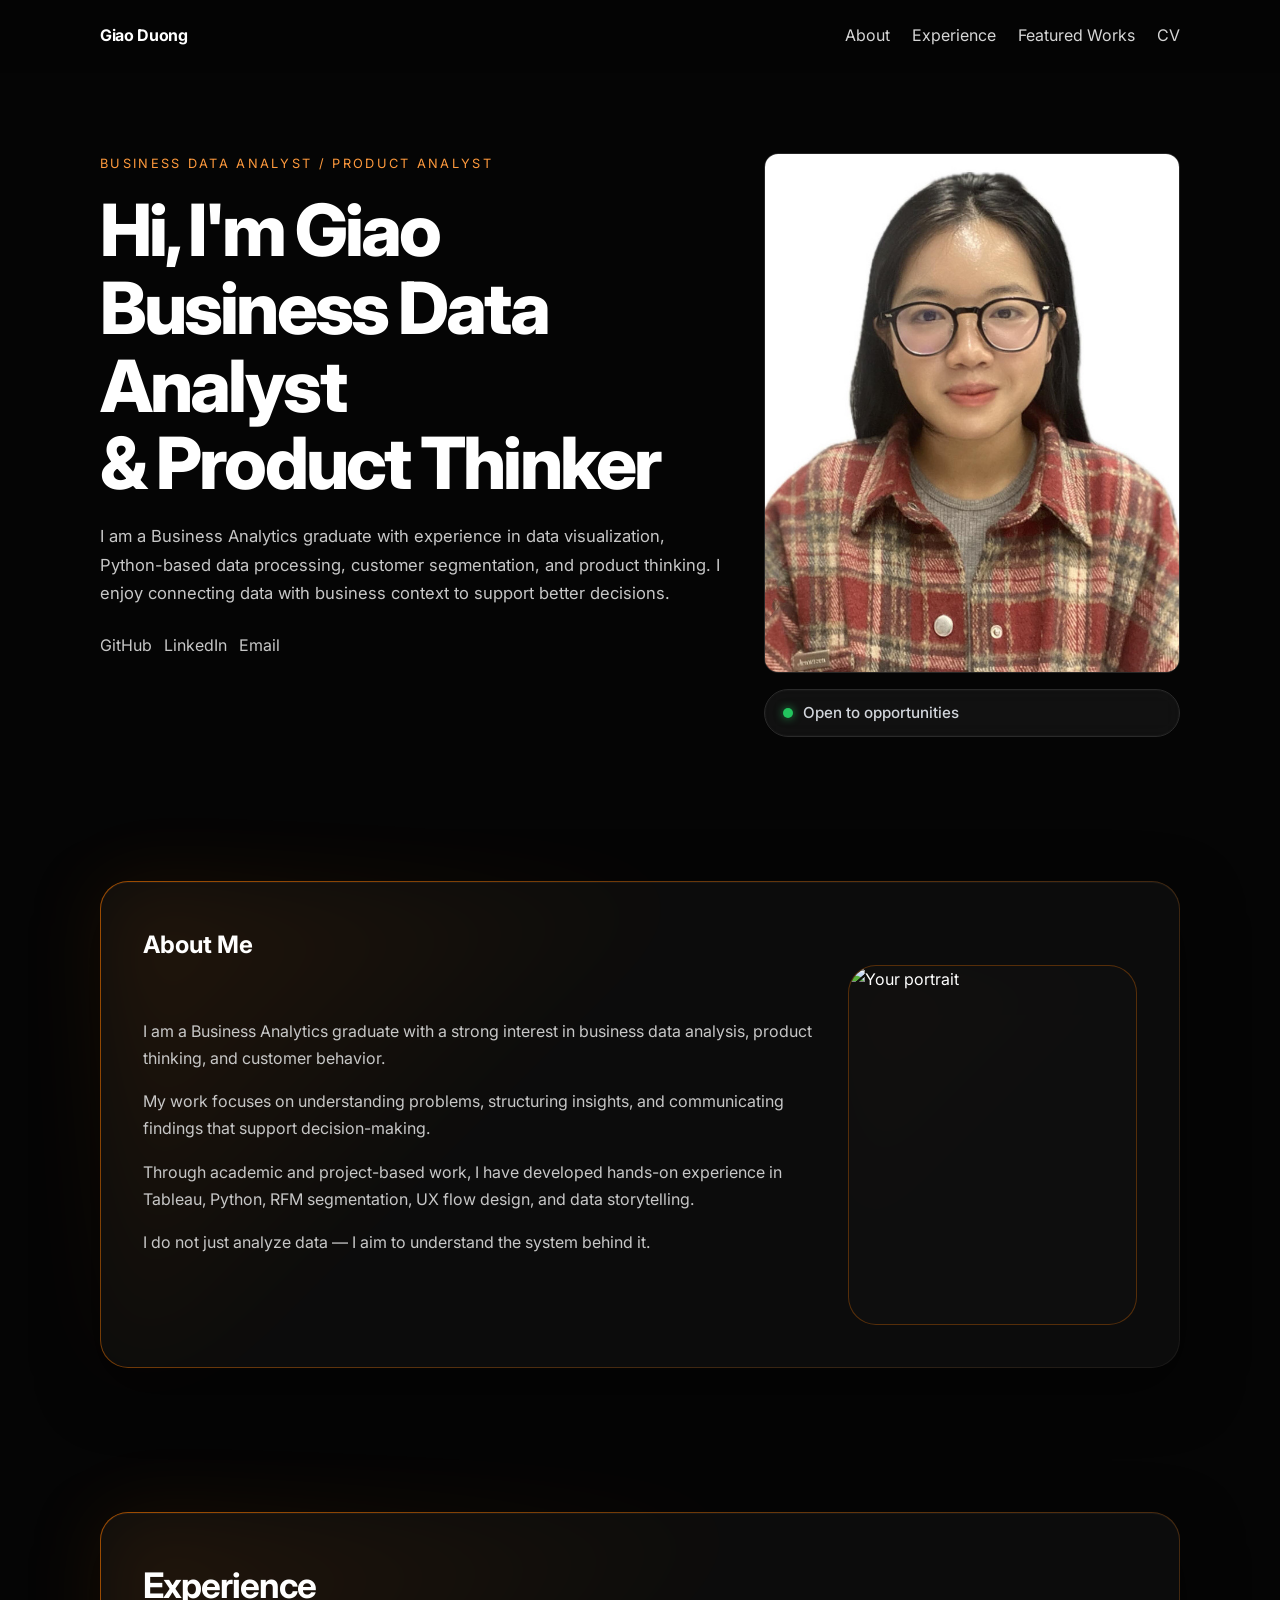
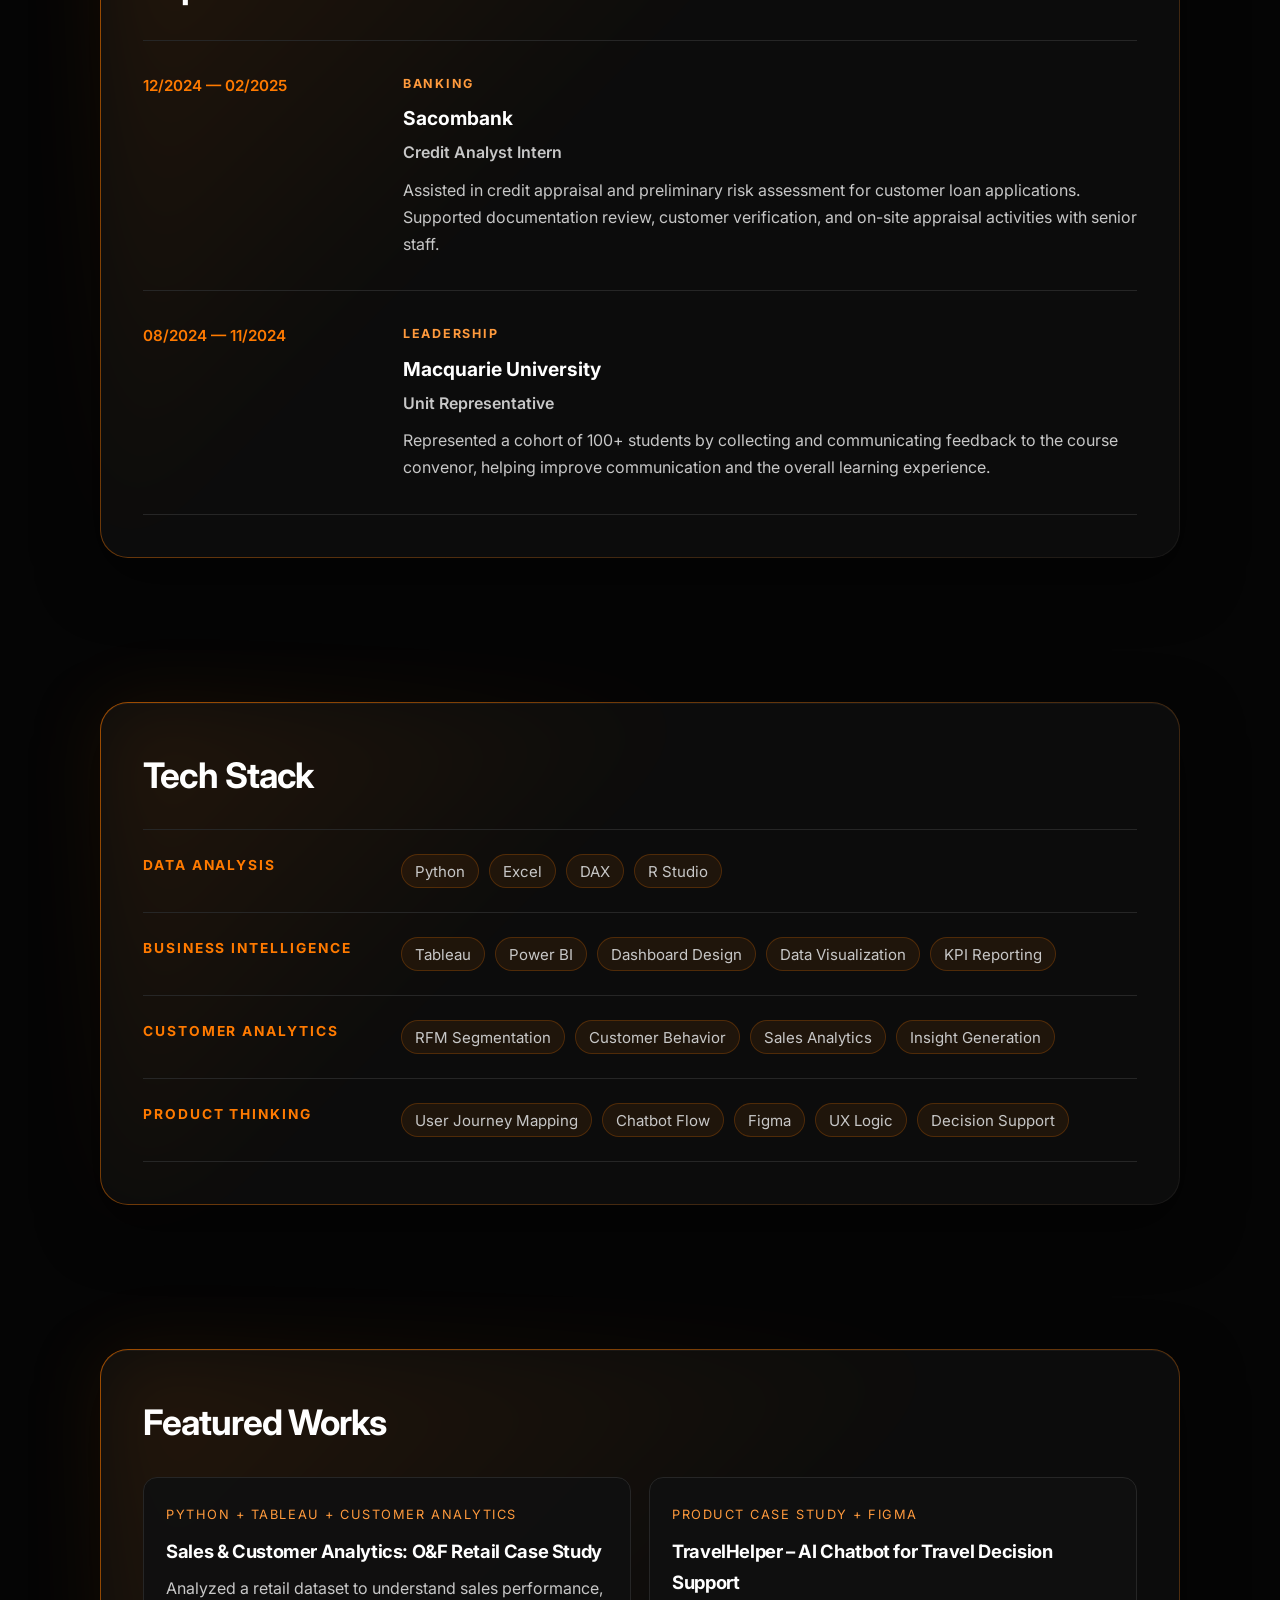
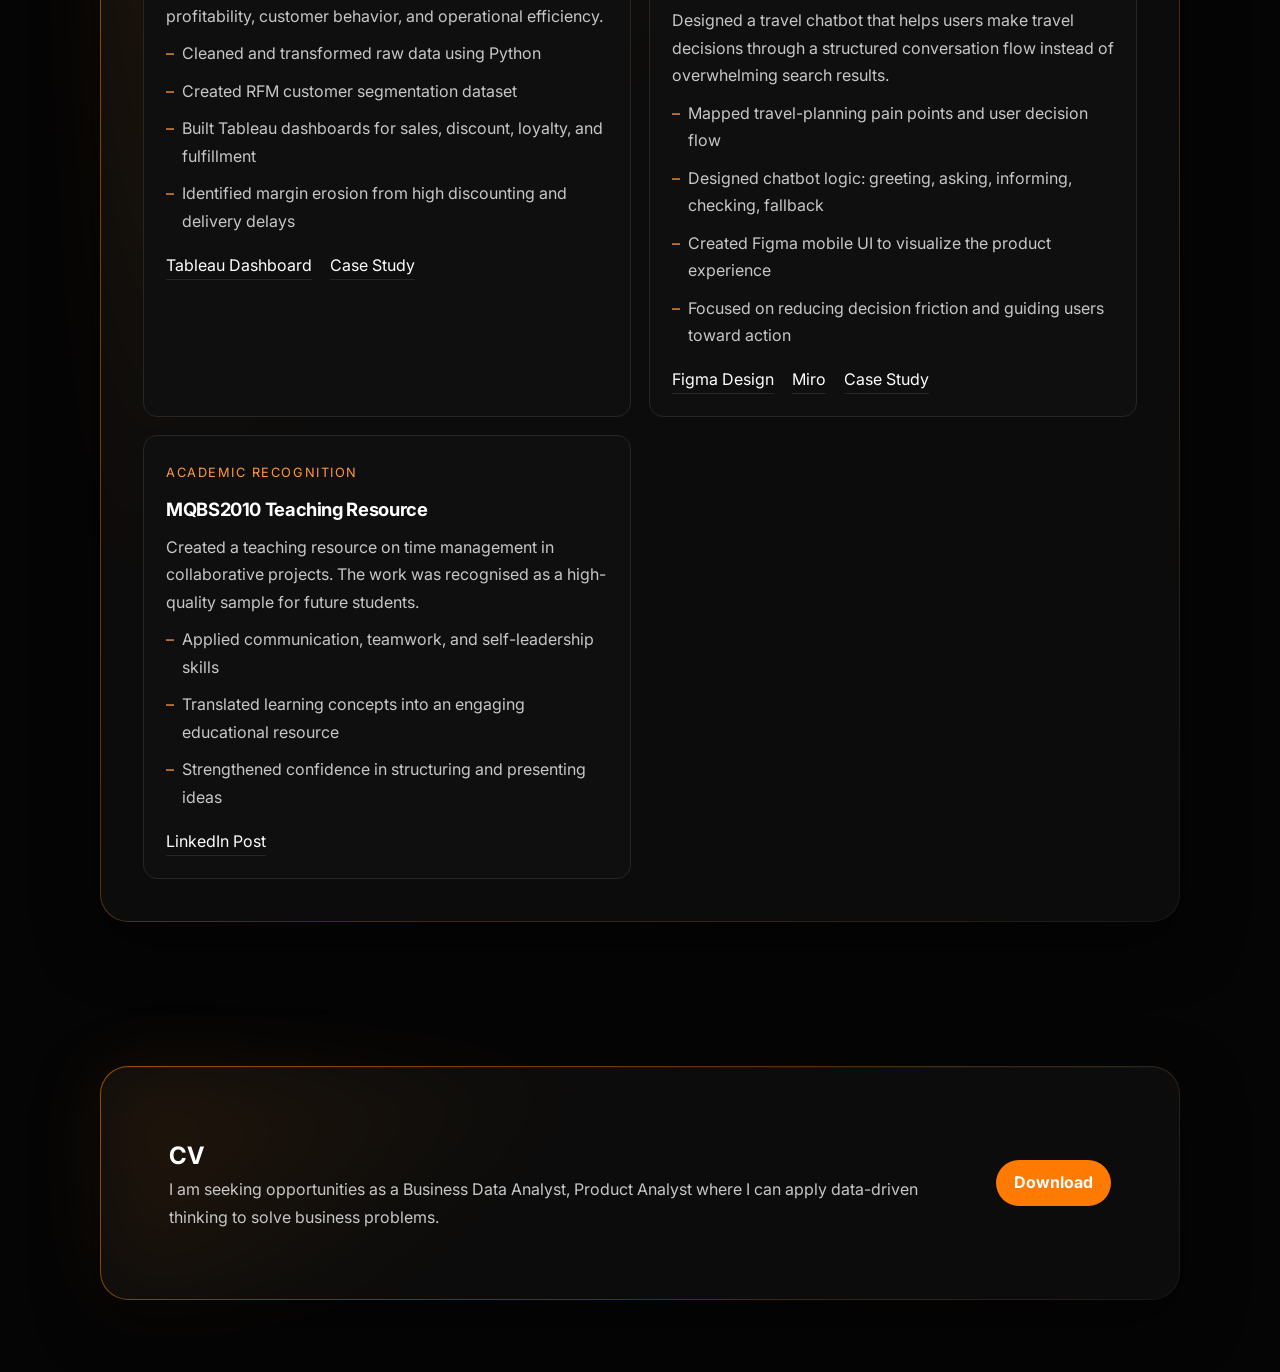
==== commit 4d4ef088: "Update index.html" ====
--- a/index.html
+++ b/index.html
@@ -20,7 +20,7 @@
 <body>
 <header class="site-header">
 <div class="container nav">
-<a href="#top" class="brand"><Giao Duong></a>
+<a href="#top" class="brand">Giao Duong</a>
 
 <button class="menu-toggle" id="menuToggle" aria-label="Open menu">
 <span></span>
@@ -244,7 +244,7 @@
 </ul>
 <div class="project-links">
 <a href="https://www.figma.com/design/LOiwtiQs61GqTdIh16l0WR/Untitled?node-id=0-1&p=f&t=Xxts1nD2Vc41dXCy-0">Figma Design</a>
-<a href="#">Miro</a>
+<a href="https://miro.com/app/board/uXjVHVsdx_M=/?share_link_id=756339237043">Miro</a>
 <a href="projects/travelhelper.html">Case Study</a>
 </div>
 </article>
--- a/style.css
+++ b/style.css
@@ -779,7 +779,7 @@
 /* Case Study Pages */
 .case-hero {
   padding: 110px 0 70px;
-  background: #ffffff;
+  background: #rgba(5, 5, 5, 0.92);
 }
 
 .case-title {
@@ -800,7 +800,7 @@
 
 .case-section {
   padding: 70px 0;
-  background: #ffffff;
+  background: #rgba(5, 5, 5, 0.92);
 }
 
 .case-section .container {
@@ -857,7 +857,7 @@
 
 .case-hero-image img {
   width: 100%;
-  height: 480px;
+  height: 500px;
   object-fit: cover;
   opacity: 0.92;
 }
@@ -937,7 +937,7 @@
   }
 
   .case-hero-image img {
-    height: 260px;
+    height: 300px;
   }
 }
 /* =========================
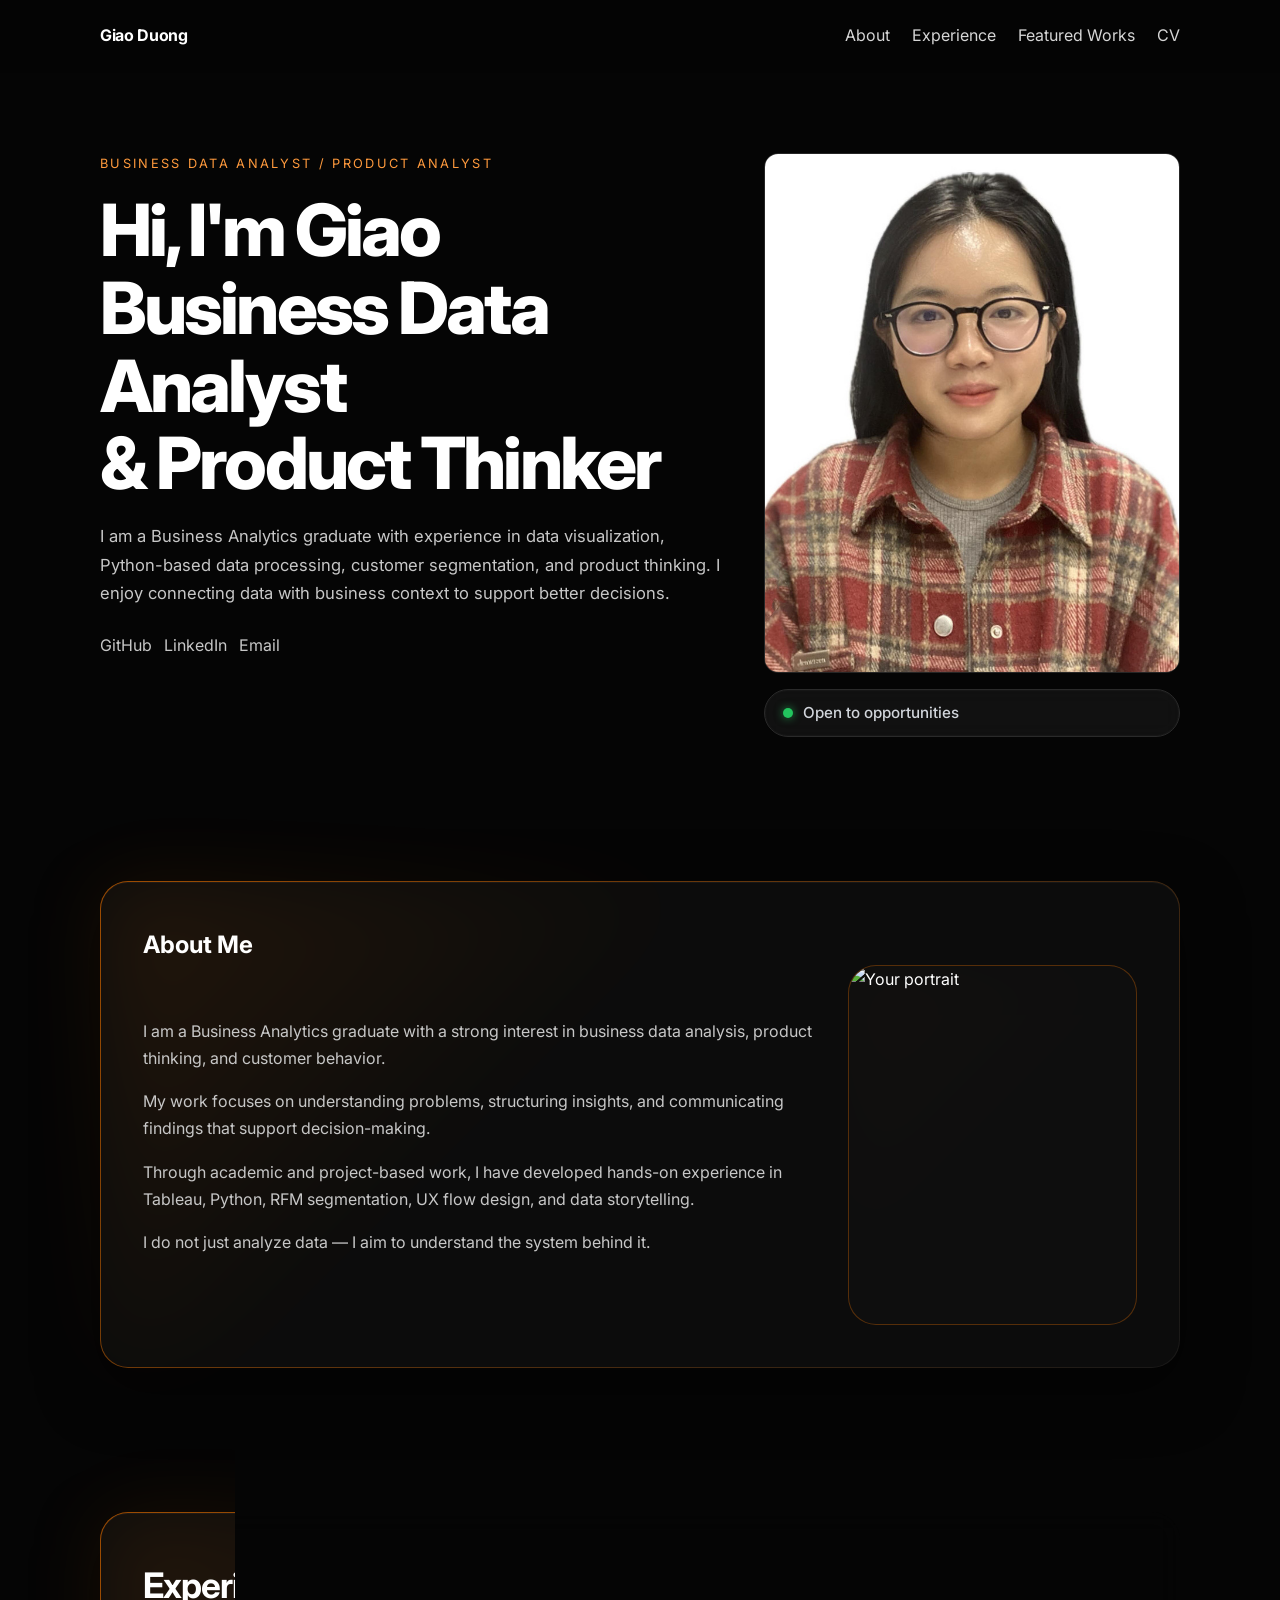
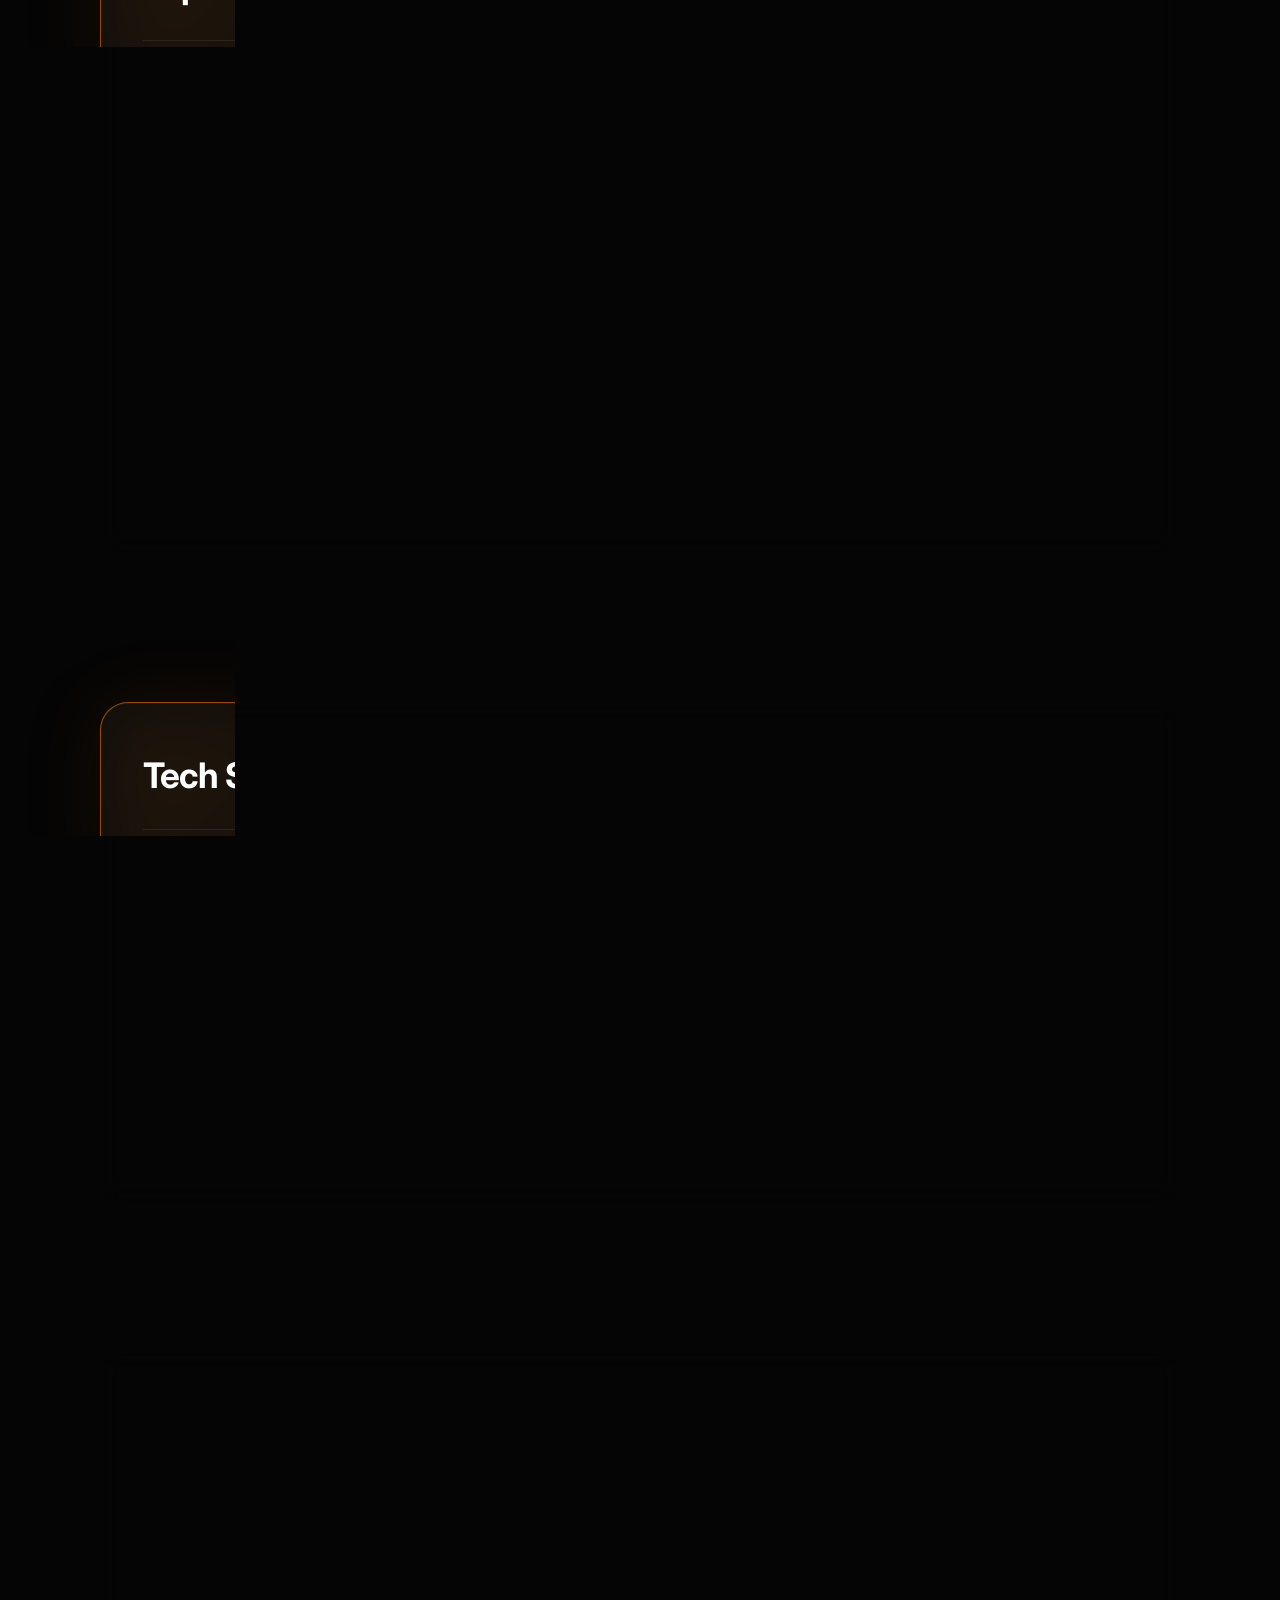
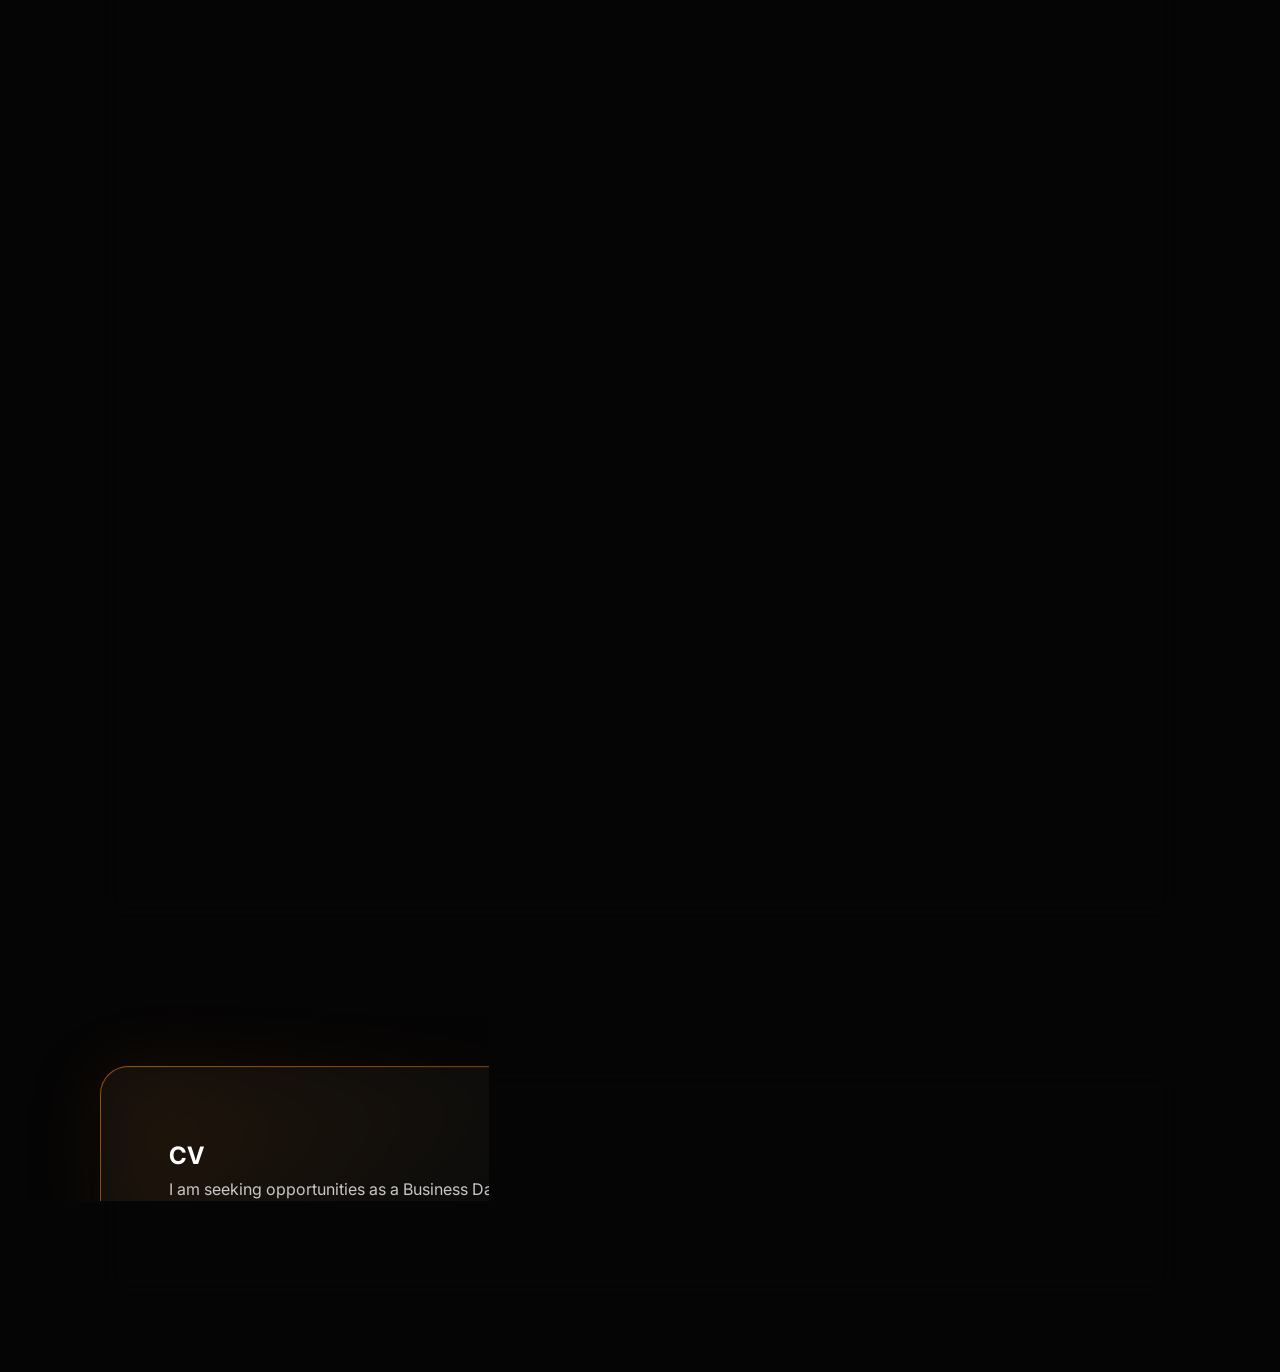
==== commit 38e57793: "Update index.html" ====
--- a/index.html
+++ b/index.html
@@ -30,7 +30,7 @@
 <nav class="menu" id="menu">
 <a href="#about">About</a>
 <a href="#experience">Experience</a>
-<a href="#Featured Works">Featured Works</a>
+<a href="#projects">Featured Works</a>
 <a href="#cv">CV</a>
 </nav>
 </div>
@@ -203,7 +203,7 @@
 </div>
 </div>
 </section>
-<section class="section" id="Featured Works">
+<section class="section" id="projects">
 <div class="container">
 <div class="section-head reveal">
 <h2>Featured Works</h2>
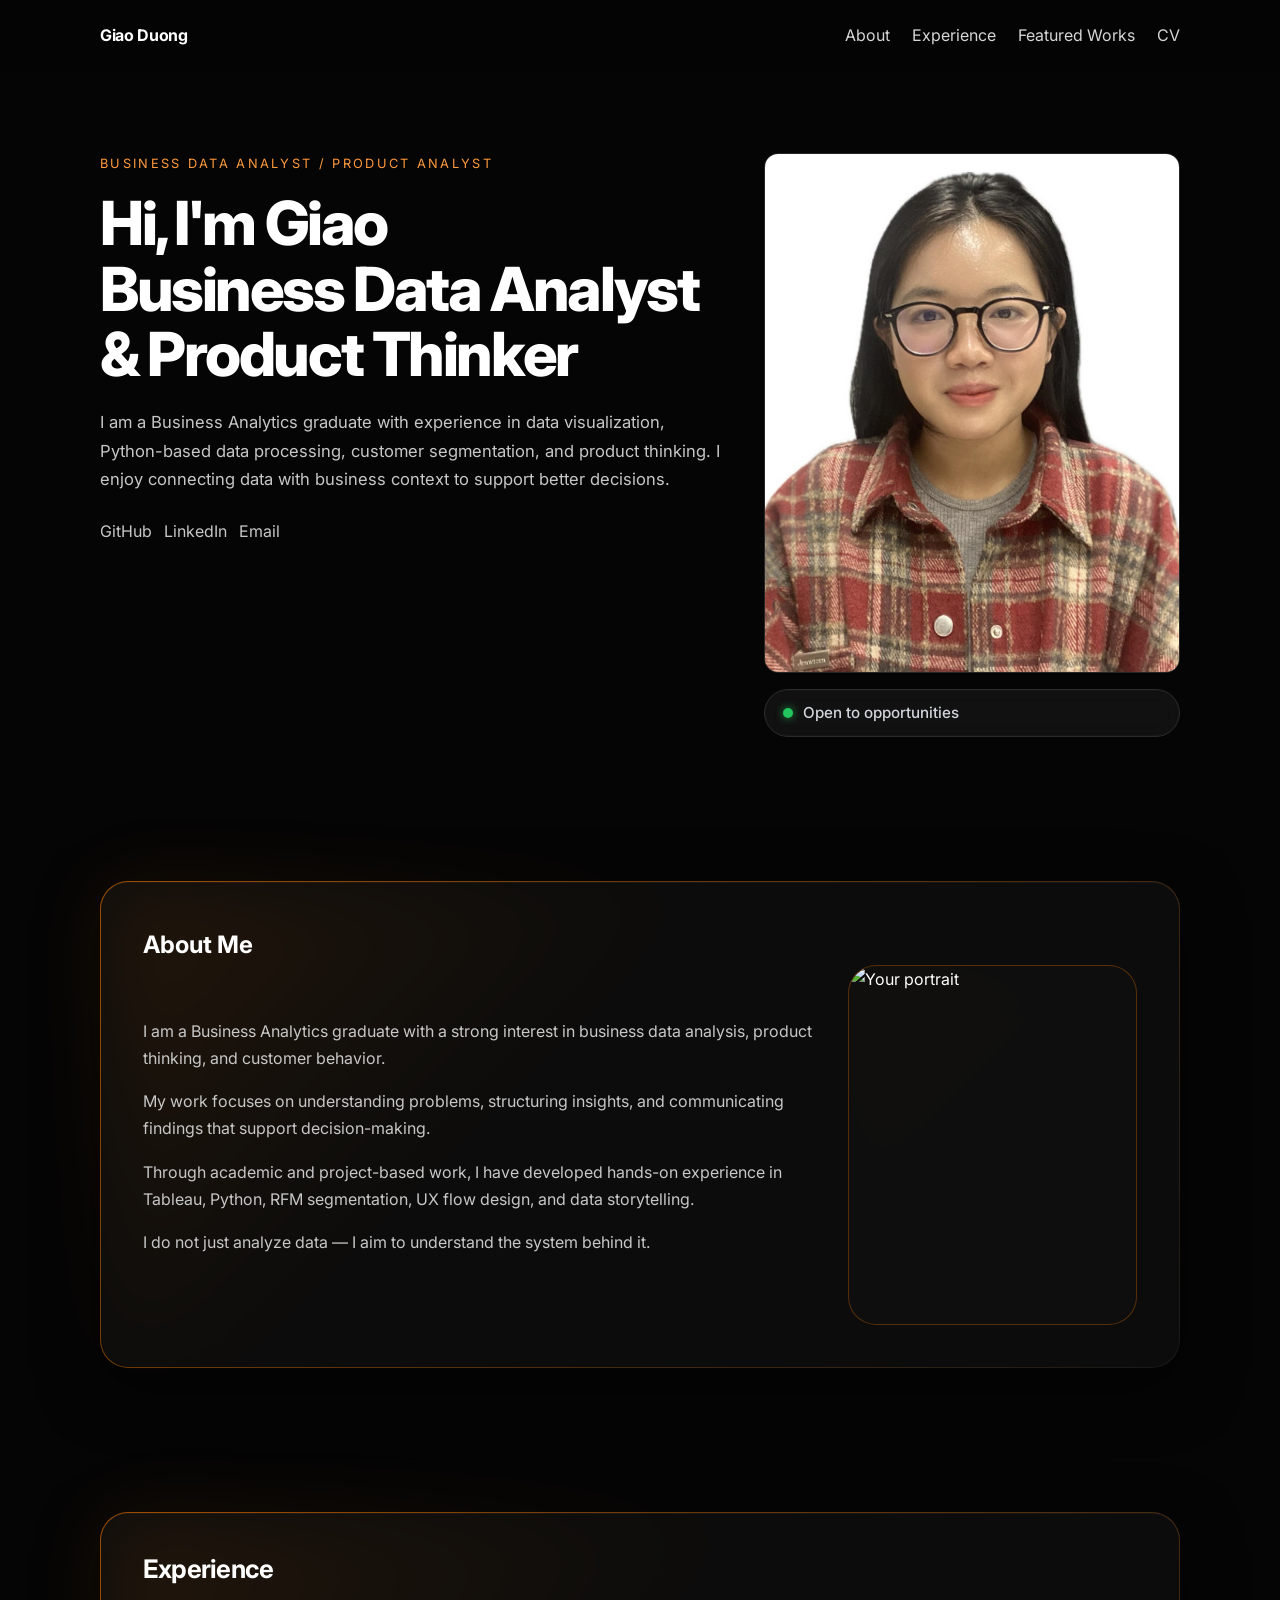
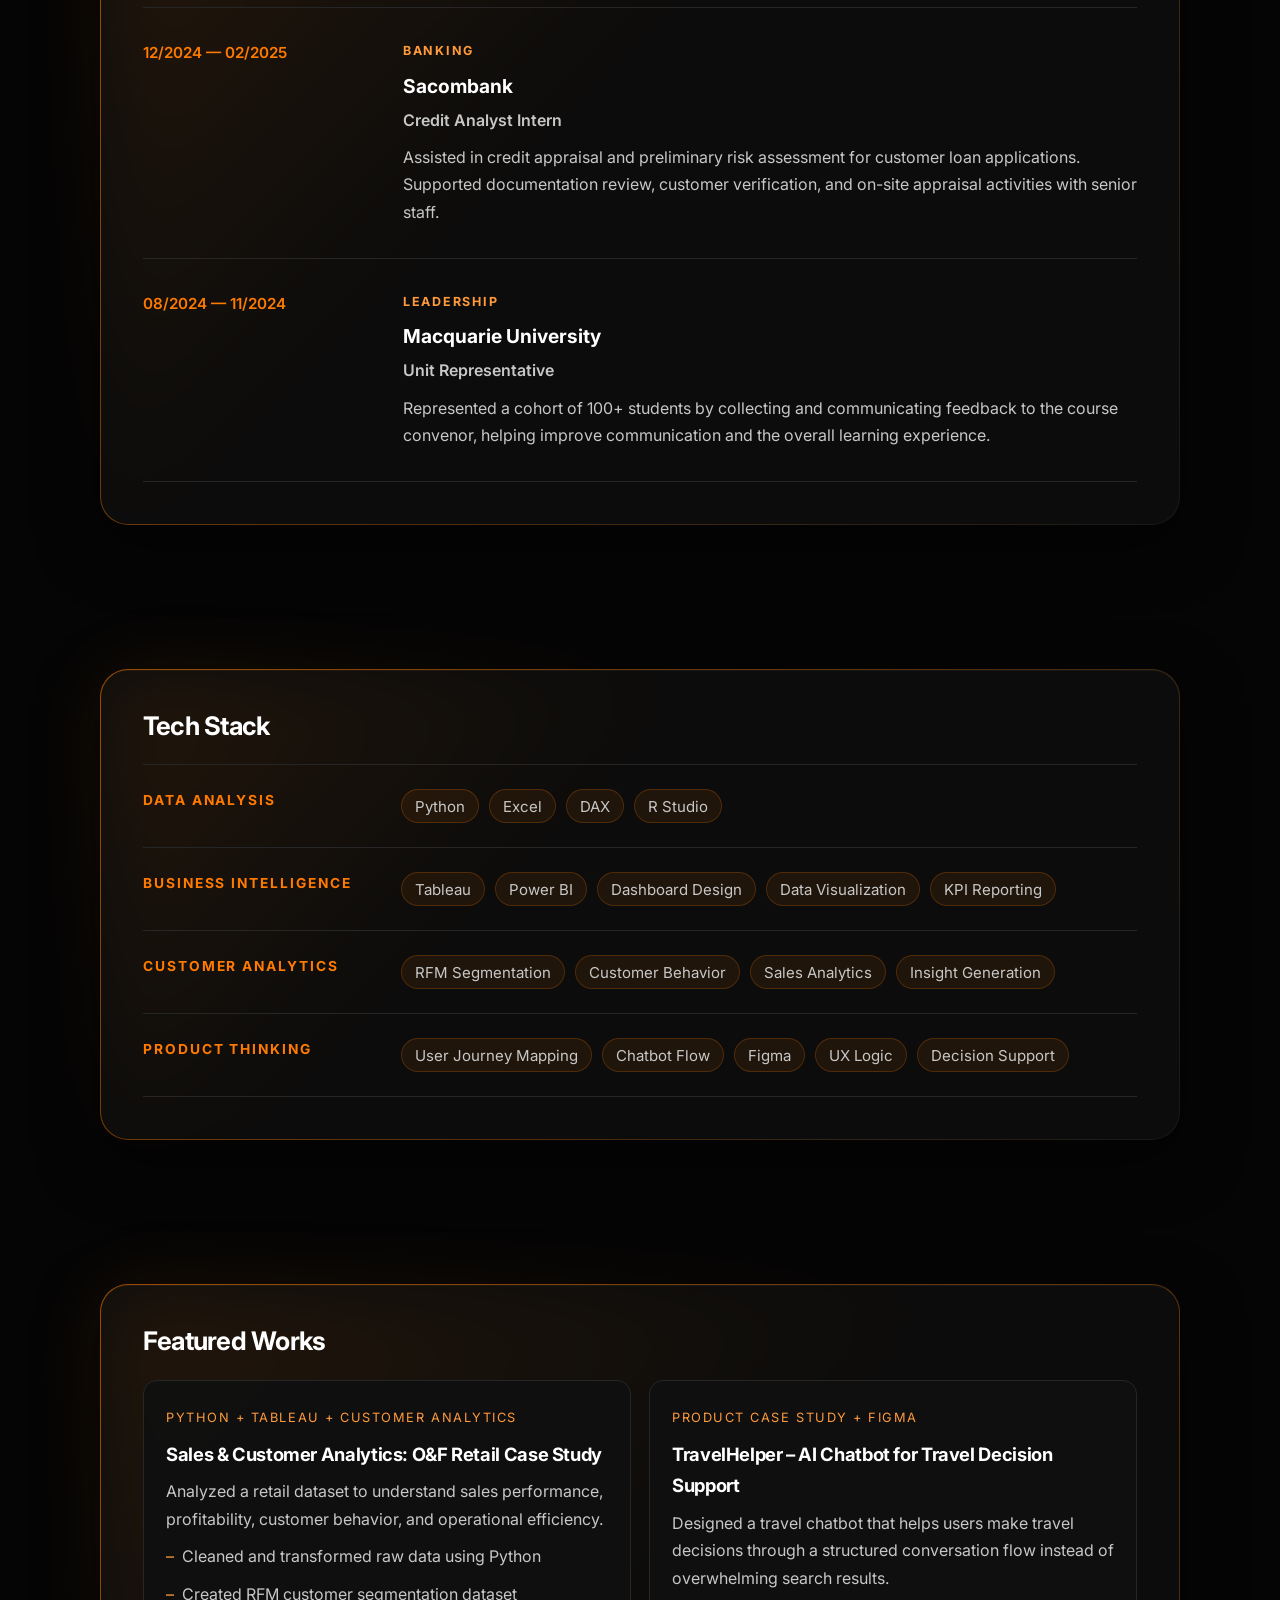
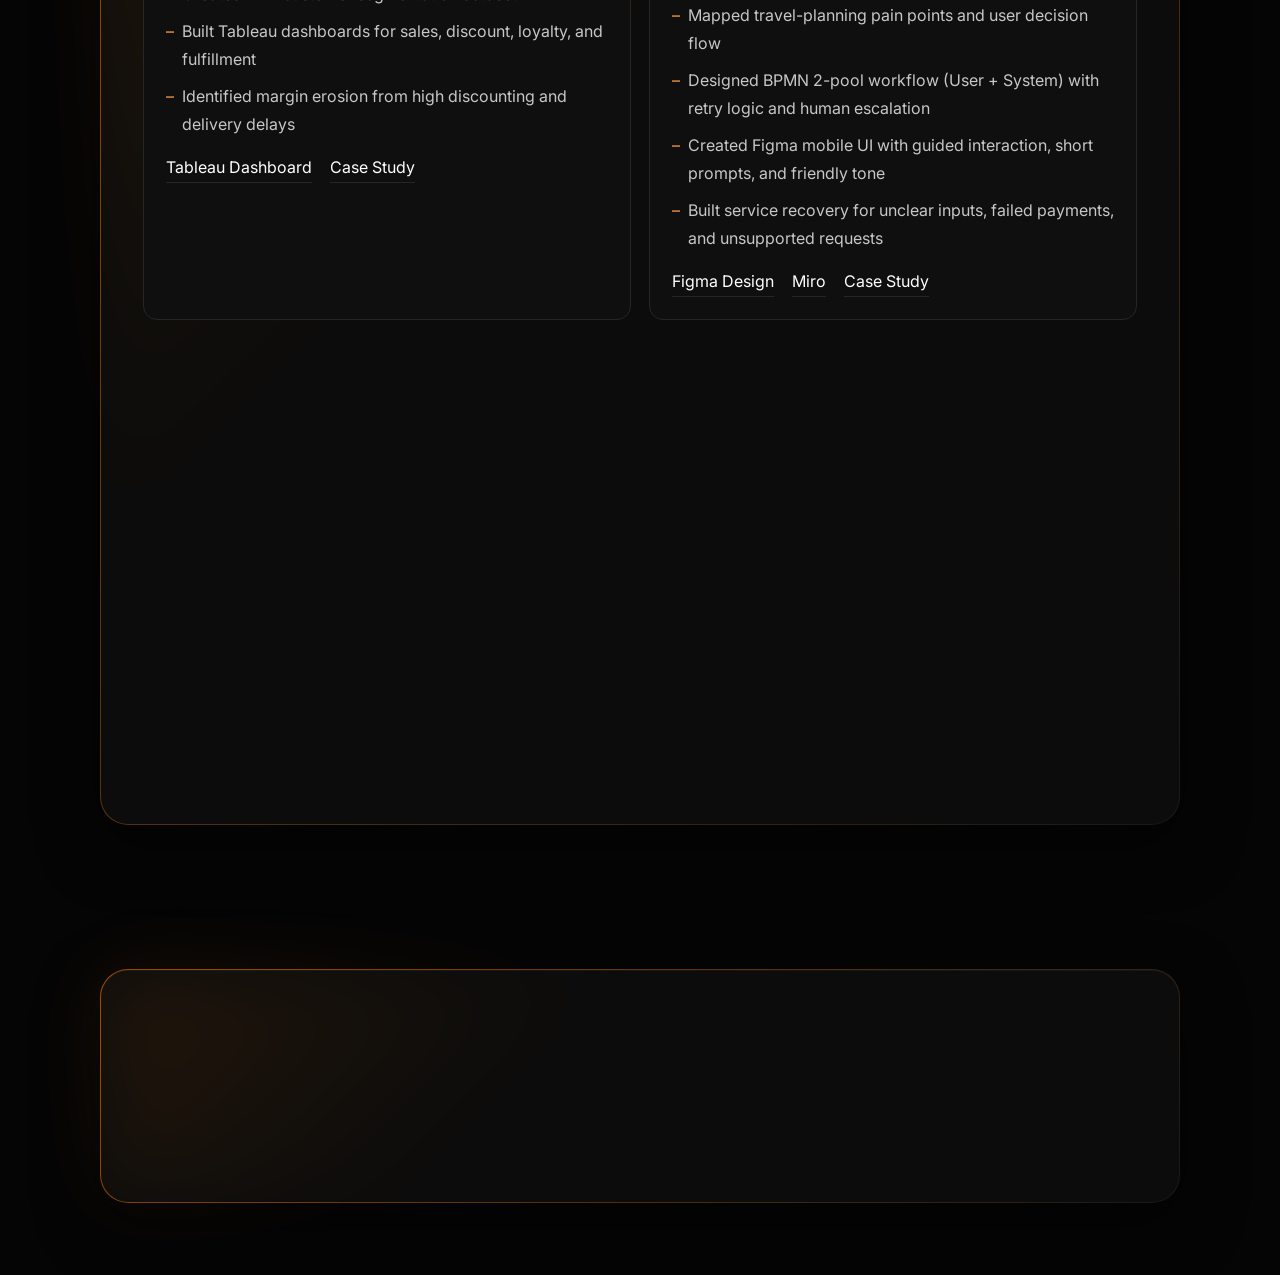
==== commit ea1790fa: "Update index.html" ====
--- a/index.html
+++ b/index.html
@@ -238,9 +238,9 @@
 </p>
 <ul class="clean-list">
 <li>Mapped travel-planning pain points and user decision flow</li>
-<li>Designed chatbot logic: greeting, asking, informing, checking, fallback</li>
-<li>Created Figma mobile UI to visualize the product experience</li>
-<li>Focused on reducing decision friction and guiding users toward action</li>
+<li>Designed BPMN 2-pool workflow (User + System) with retry logic and human escalation</li>
+<li>Created Figma mobile UI with guided interaction, short prompts, and friendly tone</li>
+<li>Built service recovery for unclear inputs, failed payments, and unsupported requests</li>
 </ul>
 <div class="project-links">
 <a href="https://www.figma.com/design/LOiwtiQs61GqTdIh16l0WR/Untitled?node-id=0-1&p=f&t=Xxts1nD2Vc41dXCy-0">Figma Design</a>
--- a/style.css
+++ b/style.css
@@ -1,99 +1,99 @@
 :root {
-  --bg: #050505;
-  --bg-soft: #0d0d0d;
-  --card: #101010;
-  --line: #262626;
-  --line-soft: #1b1b1b;
-  --text: #ffffff;
-  --muted: #c7c7c7;
-  --muted-2: #ff9a3d;
-  --accent: #ff7a00;
-  --accent-dark: #e56700;
-  --max-width: 1080px;
-  --radius: 14px;
+--bg: #050505;
+--bg-soft: #0d0d0d;
+--card: #101010;
+--line: #262626;
+--line-soft: #1b1b1b;
+--text: #ffffff;
+--muted: #c7c7c7;
+--muted-2: #ff9a3d;
+--accent: #ff7a00;
+--accent-dark: #e56700;
+--max-width: 1080px;
+--radius: 14px;
 }
 
 * {
-  margin: 0;
-  padding: 0;
-  box-sizing: border-box; 
+margin: 0;
+padding: 0;
+box-sizing: border-box; 
 }
 
 html {
-  scroll-behavior: smooth;
+scroll-behavior: smooth;
 }
 
 body {
-  font-family: "Inter", sans-serif;
-  background: var(--bg);
-  color: var(--text);
-  line-height: 1.72;
+font-family: "Inter", sans-serif;
+background: var(--bg);
+color: var(--text);
+line-height: 1.72;
 }
 
 img {
-  display: block;
-  max-width: 100%;
+display: block;
+max-width: 100%;
 }
 
 a {
-  text-decoration: none;
-  color: inherit;
+text-decoration: none;
+color: inherit;
 }
 
 .container {
-  width: min(100% - 32px, var(--max-width));
-  margin: 0 auto;
+width: min(100% - 32px, var(--max-width));
+margin: 0 auto;
 }
 
 .site-header {
-  position: sticky;
-  top: 0;
-  z-index: 50;
-  background: rgba(5, 5, 5, 0.92);
-  border-bottom: 1px solid transparent;
-  backdrop-filter: blur(8px);
-  transition: 0.25s ease;
+position: sticky;
+top: 0;
+z-index: 50;
+background: rgba(5, 5, 5, 0.92);
+border-bottom: 1px solid transparent;
+backdrop-filter: blur(8px);
+transition: 0.25s ease;
 }
 
 .site-header.scrolled {
-  border-bottom-color: var(--line);
+border-bottom-color: var(--line);
 }
 
 .nav {
-  min-height: 72px;
-  display: flex;
-  align-items: center;
-  justify-content: space-between;
-  gap: 20px;
+min-height: 72px;
+display: flex;
+align-items: center;
+justify-content: space-between;
+gap: 20px;
 }
 
 .brand {
-  font-weight: 700;
-  letter-spacing: -0.02em;
+font-weight: 700;
+letter-spacing: -0.02em;
 }
 
 .menu {
-  display: flex;
-  gap: 22px;
+display: flex;
+gap: 22px;
 }
 
 .menu a {
-  color: #d6d6d6;
+color: #d6d6d6;
 }
 
 .menu a.active,
 .menu a:hover {
-  color: var(--accent);
+color: var(--accent);
 }
 .social-links a,
 .project-links a,
 .cv-contact a {
-  color: var(--accent);
+color: var(--accent);
 }
 .social-links a:hover,
 .project-links a:hover,
 .cv-contact a:hover {
-  color: #ffffff;
+color: #ffffff;
 }
 
 .section-title,
@@ -107,7 +107,7 @@
 .blog-item h3,
 .cv-name,
 .cv-block h3 {
-  color: #ffffff;
+color: #ffffff;
 }
 
 .story-item p,
@@ -119,7 +119,7 @@
 .cv-main p,
 .cv-block p,
 .about-content p {
-  color: var(--muted);
+color: var(--muted);
 }
 
 .project-type,
@@ -130,95 +130,95 @@
 .blog-date,
 .last-edited,
 .stack-code {
-  color: var(--muted-2);
+color: var(--muted-2);
 }
 
 .filter-chip.active {
-  background: var(--accent);
-  border-color: var(--accent);
-  color: #ffffff;
+background: var(--accent);
+border-color: var(--accent);
+color: #ffffff;
 }
 
 .menu-toggle {
-  display: none;
-  width: 42px;
-  height: 42px;
-  border: 1px solid var(--line);
-  background: transparent;
-  border-radius: 12px;
-  cursor: pointer;
-  align-items: center;
-  justify-content: center;
-  flex-direction: column;
-  gap: 5px;
+display: none;
+width: 42px;
+height: 42px;
+border: 1px solid var(--line);
+background: transparent;
+border-radius: 12px;
+cursor: pointer;
+align-items: center;
+justify-content: center;
+flex-direction: column;
+gap: 5px;
 }
 
 .menu-toggle span {
-  width: 18px;
-  height: 2px;
-  border-radius: 999px;
-  background: var(--text);
+width: 18px;
+height: 2px;
+border-radius: 999px;
+background: var(--text);
 }
 
 .section {
-  padding: 72px 0;
+padding: 72px 0;
 }
 
 .hero {
-  padding-top: 80px;
+padding-top: 80px;
 }
 
 .hero-grid {
-  display: grid;
-  grid-template-columns: 1.2fr 0.8fr;
-  gap: 40px;
-  align-items: start;
+display: grid;
+grid-template-columns: 1.2fr 0.8fr;
+gap: 40px;
+align-items: start;
 }
 
 .eyebrow {
-  color: var(--muted-2);
-  text-transform: uppercase;
-  font-size: 0.8rem;
-  letter-spacing: 0.18em;
-  margin-bottom: 16px;
+color: var(--muted-2);
+text-transform: uppercase;
+font-size: 0.8rem;
+letter-spacing: 0.18em;
+margin-bottom: 16px;
 }
 
 .hero h1 {
-  font-size: clamp(2.2rem, 6vw, 4.5rem);
-  line-height: 1.08;
-  letter-spacing: -0.04em;
-  font-weight: 800;
-  max-width: 780px;
-  margin-bottom: 20px;
+font-size: clamp(2rem, 5vw, 3.8rem);
+line-height: 1.08;
+letter-spacing: -0.04em;
+font-weight: 800;
+max-width: 780px;
+margin-bottom: 20px;
 }
 
 .lead {
-  max-width: 760px;
-  color: var(--muted);
-  font-size: 1.04rem;
-  margin-bottom: 24px;
+max-width: 760px;
+color: var(--muted);
+font-size: 1.04rem;
+margin-bottom: 24px;
 }
 
 .socials {
-  display: flex;
-  flex-wrap: wrap;
-  gap: 12px;
+display: flex;
+flex-wrap: wrap;
+gap: 12px;
 }
 
 .socials a {
-  color: var(--muted);
-  border-bottom: 1px solid transparent;
-  transition: 0.25s ease;
+color: var(--muted);
+border-bottom: 1px solid transparent;
+transition: 0.25s ease;
 }
 
 .socials a:hover {
-  color: var(--text);
-  border-color: var(--text);
+color: var(--text);
+border-color: var(--text);
 }
 
 .hero-side {
-  display: grid;
-  gap: 16px;
+display: grid;
+gap: 16px;
 }
 
 .portrait-card,
@@ -231,101 +231,103 @@
 .blog-item,
 .cv-main,
 .cv-details {
-  background: rgba(16, 16, 16, 0.92);
-  border: 1px solid var(--line);
-  border-radius: var(--radius);
+background: rgba(16, 16, 16, 0.92);
+border: 1px solid var(--line);
+border-radius: var(--radius);
 }
 
 .portrait-card {
-  overflow: hidden;
+overflow: hidden;
 }
 
 .portrait-card img {
-  width: 100%;
-  aspect-ratio: 4 / 5;
-  object-fit: cover;
+width: 100%;
+aspect-ratio: 4 / 5;
+object-fit: cover;
 }
 
 .mini-note {
-  padding: 18px;
-  border: 1px solid var(--line);
-  border-radius: var(--radius);
-  background: #101010;
-  color: var(--muted);
+padding: 18px;
+border: 1px solid var(--line);
+border-radius: var(--radius);
+background: #101010;
+color: var(--muted);
 }
 
 .section-head {
-  margin-bottom: 24px;
+margin-bottom: 24px;
 }
 
 .section-head h2 {
-  font-size: clamp(1.6rem, 3vw, 2.2rem);
-  letter-spacing: -0.03em;
+font-size: clamp(1.3rem, 2vw, 1.9rem);
+line-height: 1.1;
+letter-spacing: -0.03em;
+font-weight: 700;
 }
 
 .content-grid.two-col {
-  display: grid;
-  grid-template-columns: 1.15fr 0.85fr;
-  gap: 20px;
+display: grid;
+grid-template-columns: 1.15fr 0.85fr;
+gap: 20px;
 }
 
 .text-card {
-  padding: 24px;
+padding: 24px;
 }
 
 .text-card h3 {
-  margin-bottom: 12px;
-  font-size: 1.05rem;
+margin-bottom: 12px;
+font-size: 1.05rem;
 }
 
 .text-card p + p {
-  margin-top: 14px;
+margin-top: 14px;
 }
 
 .clean-list {
-  list-style: none;
-  display: grid;
-  gap: 10px;
-  color: var(--muted);
-  margin-top: 10px;
+list-style: none;
+display: grid;
+gap: 10px;
+color: var(--muted);
+margin-top: 10px;
 }
 
 .clean-list li {
-  position: relative;
-  padding-left: 16px;
+position: relative;
+padding-left: 16px;
 }
 
 .clean-list li::before {
-  content: "–";
-  position: absolute;
-  left: 0;
-  color: var(--muted-2);
+content: "–";
+position: absolute;
+left: 0;
+color: var(--muted-2);
 }
 
 .timeline {
-  display: grid;
-  gap: 16px;
+display: grid;
+gap: 16px;
 }
 
 .timeline-item {
-  padding: 22px;
+padding: 22px;
 }
 
 .timeline-item time,
 .blog-item time {
-  display: block;
-  color: var(--muted-2);
-  font-size: 0.92rem;
-  margin-bottom: 8px;
+display: block;
+color: var(--muted-2);
+font-size: 0.92rem;
+margin-bottom: 8px;
 }
 
 .timeline-item h3,
 .project-card h3,
 .stack-item h3,
 .blog-item h3 {
-  font-size: 1.15rem;
-  margin-bottom: 8px;
-  letter-spacing: -0.02em;
+font-size: 1.15rem;
+margin-bottom: 8px;
+letter-spacing: -0.02em;
 }
 
 .timeline-item p,
@@ -333,783 +335,922 @@
 .stack-item p,
 .blog-item p,
 .cv-box p {
-  color: var(--muted);
+color: var(--muted);
 }
 
 .tag,
 .project-meta {
-  display: inline-block;
-  color: var(--muted-2);
-  font-size: 0.8rem;
-  text-transform: uppercase;
-  letter-spacing: 0.12em;
-  margin-bottom: 10px;
+display: inline-block;
+color: var(--muted-2);
+font-size: 0.8rem;
+text-transform: uppercase;
+letter-spacing: 0.12em;
+margin-bottom: 10px;
 }
 
 .projects-grid {
-  display: grid;
-  grid-template-columns: repeat(2, 1fr);
-  gap: 18px;
+display: grid;
+grid-template-columns: repeat(2, 1fr);
+gap: 18px;
 }
 
 .project-card {
-  padding: 22px;
+padding: 22px;
 }
 
 .project-links {
-  display: flex;
-  gap: 18px;
-  margin-top: 16px;
+display: flex;
+gap: 18px;
+margin-top: 16px;
 }
 
 .project-links a {
-  color: var(--text);
-  border-bottom: 1px solid var(--line);
+color: var(--text);
+border-bottom: 1px solid var(--line);
 }
 
 .stack-list,
 .blog-list {
-  display: grid;
-  gap: 16px;
+display: grid;
+gap: 16px;
 }
 
 .stack-item {
-  display: grid;
-  grid-template-columns: 72px 1fr;
-  gap: 18px;
-  padding: 22px;
-  align-items: start;
+display: grid;
+grid-template-columns: 72px 1fr;
+gap: 18px;
+padding: 22px;
+align-items: start;
 }
 
 .stack-code {
-  color: var(--muted-2);
-  font-weight: 700;
-  font-size: 0.95rem;
-  letter-spacing: 0.08em;
+color: var(--muted-2);
+font-weight: 700;
+font-size: 0.95rem;
+letter-spacing: 0.08em;
 }
 
 .blog-item {
-  padding: 22px;
+padding: 22px;
 }
 
 .cv-box {
-  padding: 26px;
-  display: flex;
-  align-items: center;
-  justify-content: space-between;
-  gap: 18px;
+padding: 26px;
+display: flex;
+align-items: center;
+justify-content: space-between;
+gap: 18px;
 }
 
 .cv-actions {
-  display: flex;
-  flex-wrap: wrap;
-  gap: 12px;
+display: flex;
+flex-wrap: wrap;
+gap: 12px;
 }
 
 .btn {
-  display: inline-flex;
-  align-items: center;
-  justify-content: center;
-  min-height: 46px;
-  padding: 0 18px;
-  border-radius: 999px;
-  background: var(--accent);
-  color:#ffffff;
-  font-weight: 700;
+display: inline-flex;
+align-items: center;
+justify-content: center;
+min-height: 46px;
+padding: 0 18px;
+border-radius: 999px;
+background: var(--accent);
+color:#ffffff;
+font-weight: 700;
 }
 .btn:hover {
-  background: var(--accent-dark);
+background: var(--accent-dark);
 }
 
 .btn-outline {
-  background: transparent;
-  color: #ffffff;
-  border: 1px solid var(--line);
+background: transparent;
+color: #ffffff;
+border: 1px solid var(--line);
 }
 
 .to-top {
-  position: fixed;
-  right: 18px;
-  bottom: 18px;
-  width: 42px;
-  height: 42px;
-  border-radius: 999px;
-  border: 1px solid var(--line);
-  background: rgba(16, 16, 16, 0.95);
-  color: var(--accent);
-  cursor: pointer;
-  opacity: 0;
-  pointer-events: none;
-  transform: translateY(10px);
-  transition: 0.25s ease;
+position: fixed;
+right: 18px;
+bottom: 18px;
+width: 42px;
+height: 42px;
+border-radius: 999px;
+border: 1px solid var(--line);
+background: rgba(16, 16, 16, 0.95);
+color: var(--accent);
+cursor: pointer;
+opacity: 0;
+pointer-events: none;
+transform: translateY(10px);
+transition: 0.25s ease;
 }
 
 .to-top.show {
-  opacity: 1;
-  pointer-events: auto;
-  transform: translateY(0);
+opacity: 1;
+pointer-events: auto;
+transform: translateY(0);
 }
 
 .reveal {
-  opacity: 0;
-  transform: translateY(18px);
-  transition: opacity 0.7s ease, transform 0.7s ease;
+opacity: 0;
+transform: translateY(18px);
+transition: opacity 0.7s ease, transform 0.7s ease;
 }
 
 .reveal.visible {
-  opacity: 1;
-  transform: translateY(0);
+opacity: 1;
+transform: translateY(0);
 }
 
 .delay-1 { transition-delay: 0.08s; }
 .delay-2 { transition-delay: 0.16s; }
 
 @media (max-width: 900px) {
-  .hero-grid,
-  .content-grid.two-col,
-  .projects-grid,
-  .cv-box,
-  .stack-item {
-    grid-template-columns: 1fr;
-  }
-
-  .cv-box {
-    align-items: flex-start;
-  }
+.hero-grid,
+.content-grid.two-col,
+.projects-grid,
+.cv-box,
+.stack-item {
+grid-template-columns: 1fr;
+}
+
+.cv-box {
+align-items: flex-start;
+}
 }
 
 @media (max-width: 760px) {
-  .menu-toggle {
-    display: inline-flex;
-  }
-
-  .menu {
-    display: none;
-    position: absolute;
-    top: calc(100% + 8px);
-    right: 16px;
-    left: 16px;
-    padding: 16px;
-    background: #111111;
-    border: 1px solid var(--line);
-    border-radius: 16px;
-    flex-direction: column;
-    gap: 12px;
-  }
-
-  .menu.open {
-    display: flex;
-  }
-
-  .section {
-    padding: 56px 0;
-  }
-
-  .hero {
-    padding-top: 56px;
-  }
-
-  .text-card,
-  .timeline-item,
-  .project-card,
-  .stack-item,
-  .blog-item,
-  .cv-box {
-    padding: 18px;
-  }
+.menu-toggle {
+display: inline-flex;
+}
+
+.menu {
+display: none;
+position: absolute;
+top: calc(100% + 8px);
+right: 16px;
+left: 16px;
+padding: 16px;
+background: #111111;
+border: 1px solid var(--line);
+border-radius: 16px;
+flex-direction: column;
+gap: 12px;
+}
+
+.menu.open {
+display: flex;
+}
+
+.section {
+padding: 56px 0;
+}
+
+.hero {
+padding-top: 56px;
+}
+
+.text-card,
+.timeline-item,
+.project-card,
+.stack-item,
+.blog-item,
+.cv-box {
+padding: 18px;
+}
 }
 .status-badge {
-  display: inline-flex;
-  align-items: center;
-  gap: 10px;
-  padding: 10px 18px;
-  border-radius: 999px;
-  background: rgba(255, 255, 255, 0.05);
-  border: 1px solid #2a2a2a;
-  color: #d1d5db;
-  font-family: "Inter", sans-serif;
-  font-size: 0.95rem;
-  font-weight: 500;
-  backdrop-filter: blur(10px);
-  box-shadow: inset 0 0 0 1px rgba(255, 255, 255, 0.02);
+display: inline-flex;
+align-items: center;
+gap: 10px;
+padding: 10px 18px;
+border-radius: 999px;
+background: rgba(255, 255, 255, 0.05);
+border: 1px solid #2a2a2a;
+color: #d1d5db;
+font-family: "Inter", sans-serif;
+font-size: 0.95rem;
+font-weight: 500;
+backdrop-filter: blur(10px);
+box-shadow: inset 0 0 0 1px rgba(255, 255, 255, 0.02);
 }
 
 .status-dot {
-  width: 10px;
-  height: 10px;
-  background-color: #22c55e;
-  border-radius: 50%;
-  box-shadow: 0 0 8px rgba(34, 197, 94, 0.7);
+width: 10px;
+height: 10px;
+background-color: #22c55e;
+border-radius: 50%;
+box-shadow: 0 0 8px rgba(34, 197, 94, 0.7);
 }
 /* Section cards - orange border style */
 .section:not(.hero) > .container {
-  position: relative;
-  padding: 42px;
-  border-radius: 28px;
-
-  background: rgba(16, 16, 16, 0.92);
-  backdrop-filter: blur(14px);
-
-  border: 1px solid rgba(16, 16, 16, 0.92);
-
-  box-shadow:
-    0 20px 60px rgba(0, 0, 0, 0.5),
-    inset 0 1px 0 rgba(255, 255, 255, 0.04);
+position: relative;
+padding: 42px;
+border-radius: 28px;
+
+background: rgba(16, 16, 16, 0.92);
+backdrop-filter: blur(14px);
+
+border: 1px solid rgba(16, 16, 16, 0.92);
+
+box-shadow:
+0 20px 60px rgba(0, 0, 0, 0.5),
+inset 0 1px 0 rgba(255, 255, 255, 0.04);
 }
 
 /* Glow cam nhẹ phía sau */
 .section:not(.hero) > .container::before {
-  content: "";
-  position: absolute;
-  inset: -1px;
-  border-radius: 28px;
-
-  background: linear-gradient(
-    135deg,
-    rgba(255, 122, 0, 0.25),
-    transparent 40%
-  );
-
-  filter: blur(40px);
-  opacity: 0.4;
-  z-index: -1;
+content: "";
+position: absolute;
+inset: -1px;
+border-radius: 28px;
+
+background: linear-gradient(
+135deg,
+rgba(255, 122, 0, 0.25),
+transparent 40%
+);
+
+filter: blur(40px);
+opacity: 0.4;
+z-index: -1;
 }
 .section:not(.hero) > .container {
-  border: 1px solid transparent;
-
-  background:
-    linear-gradient(#0c0c0c, #0c0c0c) padding-box,
-    linear-gradient(
-      135deg,
-      rgba(255,122,0,0.6),
-      rgba(255,255,255,0.08)
-    ) border-box;
+border: 1px solid transparent;
+
+background:
+linear-gradient(#0c0c0c, #0c0c0c) padding-box,
+linear-gradient(
+135deg,
+rgba(255,122,0,0.6),
+rgba(255,255,255,0.08)
+) border-box;
 }
 .section:not(.hero) > .container {
-  transition: all 0.3s ease;
+transition: all 0.3s ease;
 }
 
 .section:not(.hero) > .container:hover {
-  border-color: rgba(255, 122, 0, 0.5);
-  transform: translateY(-2px);
+border-color: rgba(255, 122, 0, 0.5);
+transform: translateY(-2px);
 }
 /* About layout */
 .about-grid {
-  display: grid;
-  grid-template-columns: 1.2fr 0.8fr;
-  gap: 32px;
-  align-items: center;
+display: grid;
+grid-template-columns: 1.2fr 0.8fr;
+gap: 32px;
+align-items: center;
 }
 
 /* Text */
 .about-text p {
-  margin-bottom: 16px;
-  color: var(--muted);
-  line-height: 1.7;
+margin-bottom: 16px;
+color: var(--muted);
+line-height: 1.7;
 }
 
 /* Image */
 .about-image {
-  position: relative;
-  border-radius: 20px;
-  overflow: hidden;
-
-  border: 1px solid rgba(255, 122, 0, 0.3);
-
-  background: rgba(16,16,16,0.8);
+position: relative;
+border-radius: 20px;
+overflow: hidden;
+
+border: 1px solid rgba(255, 122, 0, 0.3);
+
+background: rgba(16,16,16,0.8);
 }
 
 /* Image size */
 .about-image img {
-  width: 100%;
-  height: 100%;
-  object-fit: cover;
-  aspect-ratio: 4 / 5;
-  display: block;
+width: 100%;
+height: 100%;
+object-fit: cover;
+aspect-ratio: 4 / 5;
+display: block;
 }
 
 /* Glow nhẹ giống style bạn đang dùng */
 .about-image::before {
-  content: "";
-  position: absolute;
-  inset: -1px;
-  border-radius: 20px;
-
-  background: linear-gradient(
-    135deg,
-    rgba(255,122,0,0.25),
-    transparent 50%
-  );
-
-  filter: blur(30px);
-  opacity: 0.4;
-  z-index: -1;
+content: "";
+position: absolute;
+inset: -1px;
+border-radius: 20px;
+
+background: linear-gradient(
+135deg,
+rgba(255,122,0,0.25),
+transparent 50%
+);
+
+filter: blur(30px);
+opacity: 0.4;
+z-index: -1;
 }
 
 /* Hover nhẹ */
 .about-image img {
-  transition: transform 0.4s ease;
+transition: transform 0.4s ease;
 }
 
 .about-image:hover img {
-  transform: scale(1.05);
+transform: scale(1.05);
 }
 @media (max-width: 900px) {
-  .about-grid {
-    grid-template-columns: 1fr;
-  }
-
-  .about-image {
-    order: -1; 
-  }
-}
 .about-grid {
-  grid-template-columns: 1.4fr 0.6fr;
-}
+grid-template-columns: 1fr;
+}
+
 .about-image {
-  border-radius: 28px;
+order: -1; 
+}
+}
+.about-grid {
+grid-template-columns: 1.4fr 0.6fr;
+}
+.about-image {
+border-radius: 28px;
 }
 
 .tech-stack {
-  display: grid;
-  gap: 0;
-  border-top: 1px solid var(--line);
+display: grid;
+gap: 0;
+border-top: 1px solid var(--line);
 }
 
 .tech-row {
-  display: grid;
-  grid-template-columns: 230px 1fr;
-  gap: 28px;
-  padding: 24px 0;
-  border-bottom: 1px solid var(--line);
-  align-items: start;
+display: grid;
+grid-template-columns: 230px 1fr;
+gap: 28px;
+padding: 24px 0;
+border-bottom: 1px solid var(--line);
+align-items: start;
 }
 
 .tech-title {
-  color: var(--accent);
-  font-size: 0.86rem;
-  font-weight: 700;
-  letter-spacing: 0.14em;
-  text-transform: uppercase;
+color: var(--accent);
+font-size: 0.86rem;
+font-weight: 700;
+letter-spacing: 0.14em;
+text-transform: uppercase;
 }
 
 .tech-tags {
-  display: flex;
-  flex-wrap: wrap;
-  gap: 10px;
+display: flex;
+flex-wrap: wrap;
+gap: 10px;
 }
 
 .tech-tags span {
-  display: inline-flex;
-  align-items: center;
-  min-height: 34px;
-  padding: 7px 13px;
-  border-radius: 999px;
-  background: rgba(255, 122, 0, 0.08);
-  border: 1px solid rgba(255, 122, 0, 0.22);
-  color: var(--muted);
-  font-size: 0.94rem;
-  line-height: 1;
+display: inline-flex;
+align-items: center;
+min-height: 34px;
+padding: 7px 13px;
+border-radius: 999px;
+background: rgba(255, 122, 0, 0.08);
+border: 1px solid rgba(255, 122, 0, 0.22);
+color: var(--muted);
+font-size: 0.94rem;
+line-height: 1;
 }
 
 .tech-tags span:hover {
-  color: #ffffff;
-  border-color: rgba(255, 122, 0, 0.45);
-  background: rgba(255, 122, 0, 0.14);
+color: #ffffff;
+border-color: rgba(255, 122, 0, 0.45);
+background: rgba(255, 122, 0, 0.14);
 }
 
 @media (max-width: 760px) {
-  .tech-row {
-    grid-template-columns: 1fr;
-    gap: 12px;
-  }
+.tech-row {
+grid-template-columns: 1fr;
+gap: 12px;
+}
 }
 .experience-list {
-  border-top: 1px solid var(--line);
+border-top: 1px solid var(--line);
 }
 
 .experience-item {
-  display: grid;
-  grid-template-columns: 220px 1fr;
-  gap: 40px;
-  padding: 32px 0;
-  border-bottom: 1px solid var(--line);
+display: grid;
+grid-template-columns: 220px 1fr;
+gap: 40px;
+padding: 32px 0;
+border-bottom: 1px solid var(--line);
 }
 
 .experience-time {
-  color: var(--accent);
-  font-size: 0.95rem;
-  font-weight: 600;
+color: var(--accent);
+font-size: 0.95rem;
+font-weight: 600;
 }
 
 .experience-type {
-  color: var(--muted-2);
-  text-transform: uppercase;
-  letter-spacing: 0.14em;
-  font-size: 0.78rem;
-  font-weight: 700;
-  margin-bottom: 8px;
+color: var(--muted-2);
+text-transform: uppercase;
+letter-spacing: 0.14em;
+font-size: 0.78rem;
+font-weight: 700;
+margin-bottom: 8px;
 }
 
 .experience-content h3 {
-  color: #ffffff;
-  font-size: 1.2rem;
-  margin-bottom: 4px;
+color: #ffffff;
+font-size: 1.2rem;
+margin-bottom: 4px;
 }
 
 .experience-role {
-  color: var(--muted);
-  font-weight: 600;
-  margin-bottom: 10px;
+color: var(--muted);
+font-weight: 600;
+margin-bottom: 10px;
 }
 
 .experience-content p:last-child {
-  color: var(--muted);
-  max-width: 820px;
-  line-height: 1.7;
+color: var(--muted);
+max-width: 820px;
+line-height: 1.7;
 }
 
 @media (max-width: 760px) {
-  .experience-item {
-    grid-template-columns: 1fr;
-    gap: 10px;
-    padding: 26px 0;
-  }
+.experience-item {
+grid-template-columns: 1fr;
+gap: 10px;
+padding: 26px 0;
+}
 }
 /* Case Study Pages */
 .case-hero {
-  padding: 110px 0 70px;
+padding: 110px 0 70px;
   background: #rgba(5, 5, 5, 0.92);
+  background: rgba(5, 5, 5, 0.92);
 }
 
 .case-title {
-  max-width: 1000px;
-  font-size: clamp(2.4rem, 6vw, 4.8rem);
-  line-height: 1.05;
-  letter-spacing: -0.05em;
-  margin-bottom: 24px;
-  color: #ffffff;
+max-width: 1000px;
+font-size: clamp(2rem, 5vw, 3.8rem);
+line-height: 1.05;
+letter-spacing: -0.05em;
+margin-bottom: 24px;
+color: #ffffff;
 }
 
 .case-lead {
-  max-width: 900px;
-  color: var(--muted);
-  font-size: 1.08rem;
-  margin-bottom: 28px;
+max-width: 900px;
+color: var(--muted);
+font-size: 1.08rem;
+margin-bottom: 28px;
 }
 
 .case-section {
-  padding: 70px 0;
+padding: 70px 0;
   background: #rgba(5, 5, 5, 0.92);
+  background: rgba(5, 5, 5, 0.92);
 }
 
 .case-section .container {
-  max-width: 1100px;
+max-width: 1100px;
 }
 
 .case-section h2 {
-  font-size: clamp(1.8rem, 3vw, 2.6rem);
-  margin-bottom: 24px;
-  color: #ffffff;
+font-size: clamp(1.35rem, 2vw, 1.9rem);
+margin-bottom: 22px;
+color: #ffffff;
+line-height: 1.15;
+letter-spacing: -0.03em;
+font-weight: 700;
 }
 
 .case-section p {
-  color: #d8d8df;
-  font-size: 1.05rem;
-  max-width: 1100px;
-  line-height: 1.8;
+color: #d8d8df;
+font-size: 1.05rem;
+max-width: 1100px;
+line-height: 1.8;
 }
 
 .case-grid {
-  display: grid;
-  grid-template-columns: repeat(3, 1fr);
-  gap: 18px;
+display: grid;
+grid-template-columns: repeat(3, 1fr);
+gap: 18px;
 }
 
 .case-card {
-  padding: 24px;
-  border-radius: 18px;
-  background: rgba(255, 255, 255, 0.045);
-  border: 1px solid rgba(255, 255, 255, 0.12);
+padding: 24px;
+border-radius: 18px;
+background: rgba(255, 255, 255, 0.045);
+border: 1px solid rgba(255, 255, 255, 0.12);
 }
 
 .case-card h3 {
-  margin-bottom: 10px;
-  color: #ffffff;
+margin-bottom: 10px;
+color: #ffffff;
 }
 
 .case-list {
-  display: grid;
-  gap: 14px;
-  color: #d8d8df;
-  padding-left: 20px;
+display: grid;
+gap: 14px;
+color: #d8d8df;
+padding-left: 20px;
 }
 
 .case-list li::marker {
-  color: var(--accent);
+color: var(--accent);
 }
 
 @media (max-width: 900px) {
-  .case-grid {
-    grid-template-columns: 1fr;
-  }
+.case-grid {
+grid-template-columns: 1fr;
+}
 }
 
 .case-hero-image img {
-  width: 100%;
-  height: 500px;
-  object-fit: cover;
-  opacity: 0.92;
+width: 100%;
+height: 500px;
+object-fit: cover;
+opacity: 0.92;
 }
 
 .info-grid,
 .pain-grid {
-  display: grid;
-  grid-template-columns: repeat(4, 1fr);
-  gap: 18px;
+display: grid;
+grid-template-columns: repeat(4, 1fr);
+gap: 18px;
 }
 
 .info-card,
 .pain-card {
-  padding: 24px;
-  border-radius: 20px;
-
-  background:
-    linear-gradient(#111111, #111111) padding-box,
-    linear-gradient(
-      135deg,
-      rgba(255,122,0,0.55),
-      rgba(255,255,255,0.06)
-    ) border-box;
-
-  border: 1px solid transparent;
+padding: 24px;
+border-radius: 20px;
+
+background:
+linear-gradient(#111111, #111111) padding-box,
+linear-gradient(
+135deg,
+rgba(255,122,0,0.55),
+rgba(255,255,255,0.06)
+) border-box;
+
+border: 1px solid transparent;
 }
 
 .info-card span {
-  display: block;
-  color: var(--accent);
-  margin-bottom: 10px;
-  font-size: 0.85rem;
-  text-transform: uppercase;
-  letter-spacing: 0.12em;
+display: block;
+color: var(--accent);
+margin-bottom: 10px;
+font-size: 0.85rem;
+text-transform: uppercase;
+letter-spacing: 0.12em;
 }
 
 .pain-icon {
-  font-size: 2rem;
-  margin-bottom: 14px;
+font-size: 2rem;
+margin-bottom: 14px;
 }
 
 .case-text {
-  max-width: 900px;
-  display: grid;
-  gap: 22px;
+max-width: 900px;
+display: grid;
+gap: 22px;
 }
 
 .table-wrapper {
-  overflow-x: auto;
+overflow-x: auto;
 }
 
 .case-table {
-  width: 100%;
-  border-collapse: collapse;
+width: 100%;
+border-collapse: collapse;
 }
 
 .case-table th,
 .case-table td {
-  padding: 18px;
-  border: 1px solid rgba(255,255,255,0.08);
-  text-align: left;
+padding: 18px;
+border: 1px solid rgba(255,255,255,0.08);
+text-align: left;
 }
 
 .case-table th {
-  color: #ffffff;
-  background: rgba(255,122,0,0.08);
+color: #ffffff;
+background: rgba(255,122,0,0.08);
 }
 
 .case-table td {
-  color: #d8d8df;
+color: #d8d8df;
 }
 
 @media (max-width: 900px) {
-  .info-grid,
-  .pain-grid {
-    grid-template-columns: 1fr;
-  }
-
-  .case-hero-image img {
-    height: 300px;
-  }
+.info-grid,
+.pain-grid {
+grid-template-columns: 1fr;
+}
+
+.case-hero-image img {
+height: 300px;
+}
+}
+/* BPMN Collapsible */
+.bpmn-dropdown {
+margin-top: 36px;
+border-radius: 22px;
+overflow: hidden;
+
+background:
+linear-gradient(#111111, #111111) padding-box,
+linear-gradient(
+135deg,
+rgba(255,122,0,0.5),
+rgba(255,255,255,0.06)
+) border-box;
+
+border: 1px solid transparent;
+}
+
+/* Header */
+.bpmn-dropdown summary {
+list-style: none;
+cursor: pointer;
+
+display: flex;
+align-items: center;
+justify-content: space-between;
+
+gap: 16px;
+
+padding: 22px 26px;
+
+color: #ffffff;
+font-weight: 600;
+font-size: 1rem;
+
+transition: 0.3s ease;
+}
+
+/* Remove default arrow */
+.bpmn-dropdown summary::-webkit-details-marker {
+display: none;
+}
+
+/* Hover */
+.bpmn-dropdown summary:hover {
+background: rgba(255,122,0,0.05);
+}
+
+/* Small text */
+.bpmn-dropdown summary span {
+color: var(--muted);
+font-size: 0.9rem;
+font-weight: 400;
+}
+
+/* Open state */
+.bpmn-dropdown[open] summary {
+border-bottom: 1px solid rgba(255,255,255,0.06);
+}
+
+/* Content */
+.bpmn-content {
+padding: 26px;
+}
+
+/* Description */
+.bpmn-note {
+color: var(--muted);
+margin-bottom: 22px;
+line-height: 1.7;
+}
+
+/* Smooth image */
+.bpmn-content img {
+border-radius: 20px;
+}
+
+
+.figma-main-dropdown {
+margin-top: 36px;
+border-radius: 22px;
+overflow: hidden;
+
+background:
+linear-gradient(#111111, #111111) padding-box,
+linear-gradient(
+135deg,
+rgba(255,122,0,0.5),
+rgba(255,255,255,0.06)
+) border-box;
+
+border: 1px solid transparent;
+}
+
+/* Header */
+.figma-main-dropdown summary {
+list-style: none;
+cursor: pointer;
+
+display: flex;
+align-items: center;
+justify-content: space-between;
+
+gap: 16px;
+
+padding: 22px 26px;
+
+color: #ffffff;
+font-weight: 600;
+font-size: 1rem;
+
+transition: 0.3s ease;
+}
+
+/* Remove default arrow */
+.figma-main-dropdown:-webkit-details-marker {
+display: none;
+}
+
+/* Hover */
+.figma-main-dropdown:hover {
+background: rgba(255,122,0,0.05);
+}
+
+/* Small text */
+.figma-main-dropdown summary span {
+color: var(--muted);
+font-size: 0.9rem;
+font-weight: 400;
+}
+
+/* Open state */
+.figma-main-dropdown[open] summary {
+border-bottom: 1px solid rgba(255,255,255,0.06);
 }
 /* =========================
-   Mobile Responsive Fix
+  Mobile Responsive Fix
 ========================= */
 
 @media (max-width: 900px) {
-  .container {
-    width: min(100% - 28px, var(--max-width));
-  }
-
-  .hero-grid,
-  .about-grid,
-  .projects-grid,
-  .case-grid {
-    grid-template-columns: 1fr;
-  }
-
-  .hero-side {
-    order: -1;
-  }
-
-  .section-card {
-    padding: 28px;
-  }
-  
-  .portrait-card {
-    max-width: 360px;
-    margin: 0 auto;
-  }
+.container {
+width: min(100% - 28px, var(--max-width));
+}
+
+.hero-grid,
+.about-grid,
+.projects-grid,
+.case-grid {
+grid-template-columns: 1fr;
+}
+
+.hero-side {
+order: -1;
+}
+
+.section-card {
+padding: 28px;
+}
+
+.portrait-card {
+max-width: 360px;
+margin: 0 auto;
+}
 }
 
 @media (max-width: 760px) {
-  body {
-    line-height: 1.6;
-  }
-
-  .nav {
-    min-height: 64px;
-  }
-
-  .brand {
-    font-size: 0.95rem;
-  }
-
-  .menu-toggle {
-    display: inline-flex;
-  }
-
-  .menu {
-    display: none;
-    position: absolute;
-    top: calc(100% + 8px);
-    right: 14px;
-    left: 14px;
-    padding: 16px;
-    background: #111111;
-    border: 1px solid var(--line);
-    border-radius: 16px;
-    flex-direction: column;
-    gap: 12px;
-    z-index: 100;
-  }
-
-  .menu.open {
-    display: flex;
-  }
-
-  .section {
-    padding: 42px 0;
-  }
-
-  .hero {
-    padding-top: 42px;
-  }
-
-  .hero h1 {
-    font-size: clamp(2.4rem, 12vw, 4rem);
-    line-height: 1.02;
-    letter-spacing: -0.05em;
-  }
-
-  .lead {
-    font-size: 0.98rem;
-  }
-
-  .section-head h2,
-  .section-title {
-    font-size: 2rem;
-  }
-
-  .section-card,
-  .text-card,
-  .timeline-item,
-  .project-card,
-  .stack-item,
-  .blog-item,
-  .cv-box {
-    padding: 22px;
-    border-radius: 20px;
-  }
-
-  .about-grid {
-    grid-template-columns: 1fr;
-    gap: 22px;
-  }
-
-  .about-image {
-    order: -1;
-  }
-
-  .experience-item,
-  .tech-row,
-  .stack-item {
-    grid-template-columns: 1fr;
-    gap: 12px;
-  }
-
-  .projects-grid {
-    grid-template-columns: 1fr;
-  }
-
-  .cv-box {
-    flex-direction: column;
-    align-items: flex-start;
-  }
-
-  .project-links,
-  .socials,
-  .cv-actions {
-    flex-wrap: wrap;
-  }
-
-  .status-badge {
-    width: fit-content;
-    font-size: 0.85rem;
-    padding: 8px 14px;
-  }
+body {
+line-height: 1.6;
+}
+
+.nav {
+min-height: 64px;
+}
+
+.brand {
+font-size: 0.95rem;
+}
+
+.menu-toggle {
+display: inline-flex;
+}
+
+.menu {
+display: none;
+position: absolute;
+top: calc(100% + 8px);
+right: 14px;
+left: 14px;
+padding: 16px;
+background: #111111;
+border: 1px solid var(--line);
+border-radius: 16px;
+flex-direction: column;
+gap: 12px;
+z-index: 100;
+}
+
+.menu.open {
+display: flex;
+}
+
+.section {
+padding: 42px 0;
+}
+
+.hero {
+padding-top: 42px;
+}
+
+.hero h1 {
+font-size: clamp(2rem, 5vw, 3.8rem);
+line-height: 1.02;
+letter-spacing: -0.05em;
+}
+
+.lead {
+font-size: 0.98rem;
+}
+
+.section-head h2,
+.section-title {
+font-size: 2rem;
+}
+
+.section-card,
+.text-card,
+.timeline-item,
+.project-card,
+.stack-item,
+.blog-item,
+.cv-box {
+padding: 22px;
+border-radius: 20px;
+}
+
+.about-grid {
+grid-template-columns: 1fr;
+gap: 22px;
+}
+
+.about-image {
+order: -1;
+}
+
+.experience-item,
+.tech-row,
+.stack-item {
+grid-template-columns: 1fr;
+gap: 12px;
+}
+
+.projects-grid {
+grid-template-columns: 1fr;
+}
+
+.cv-box {
+flex-direction: column;
+align-items: flex-start;
+}
+
+.project-links,
+.socials,
+.cv-actions {
+flex-wrap: wrap;
+}
+
+.status-badge {
+width: fit-content;
+font-size: 0.85rem;
+padding: 8px 14px;
+}
 }
 
 @media (max-width: 480px) {
-  .container {
-    width: min(100% - 22px, var(--max-width));
-  }
-
-  .hero h1 {
-    font-size: 2.55rem;
-  }
-
-  .section-card {
-    padding: 18px;
-  }
-
-  .project-card,
-  .timeline-item,
-  .stack-item,
-  .cv-box {
-    padding: 18px;
-  }
-
-  .tech-tags {
-    gap: 8px;
-  }
-
-  .tech-tags span,
-  .tech-tags a {
-    font-size: 0.84rem;
-    padding: 7px 11px;
-  }
-
-  .to-top {
-    right: 14px;
-    bottom: 14px;
-  }
-}
+.container {
+width: min(100% - 22px, var(--max-width));
+}
+
+.hero h1 {
+font-size: 2.55rem;
+}
+
+.section-card {
+padding: 18px;
+}
+
+.project-card,
+.timeline-item,
+.stack-item,
+.cv-box {
+padding: 18px;
+}
+
+.tech-tags {
+gap: 8px;
+}
+
+.tech-tags span,
+.tech-tags a {
+font-size: 0.84rem;
+padding: 7px 11px;
+}
+
+.to-top {
+right: 14px;
+bottom: 14px;
+}
+}
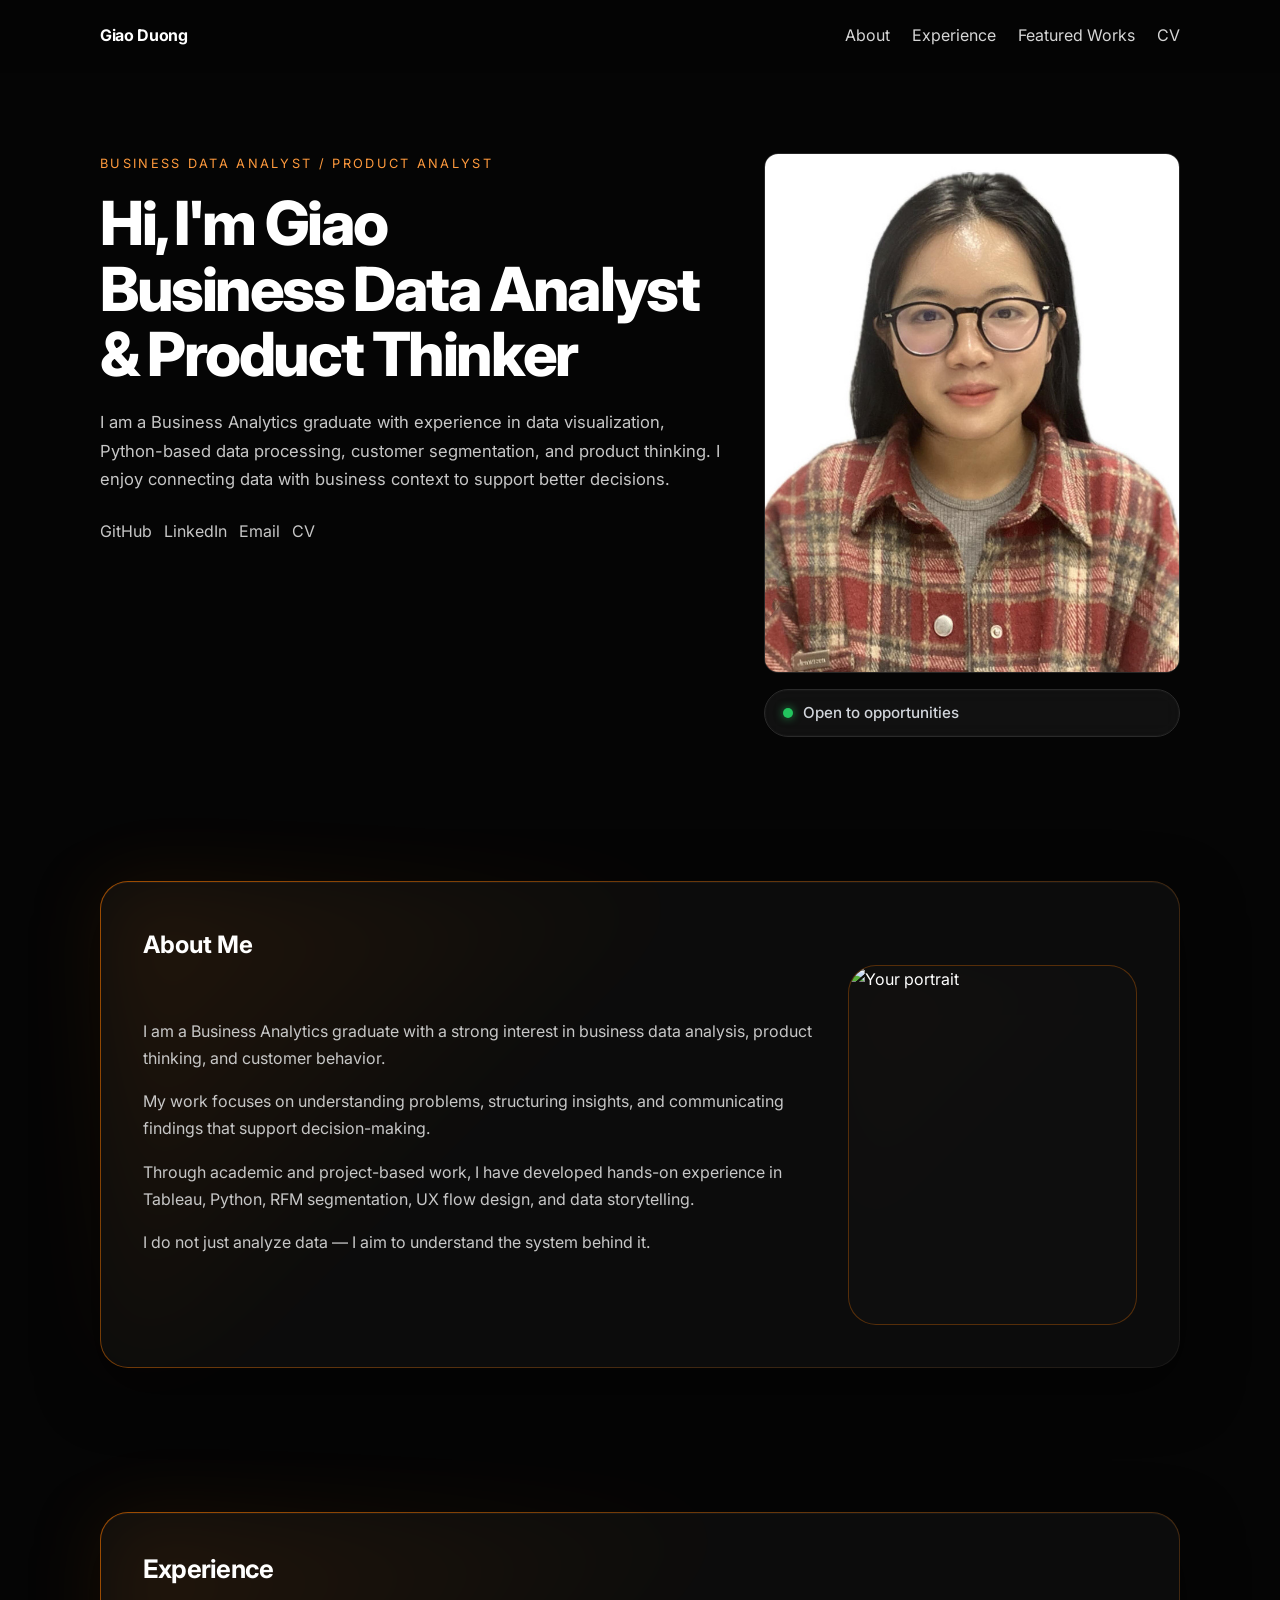
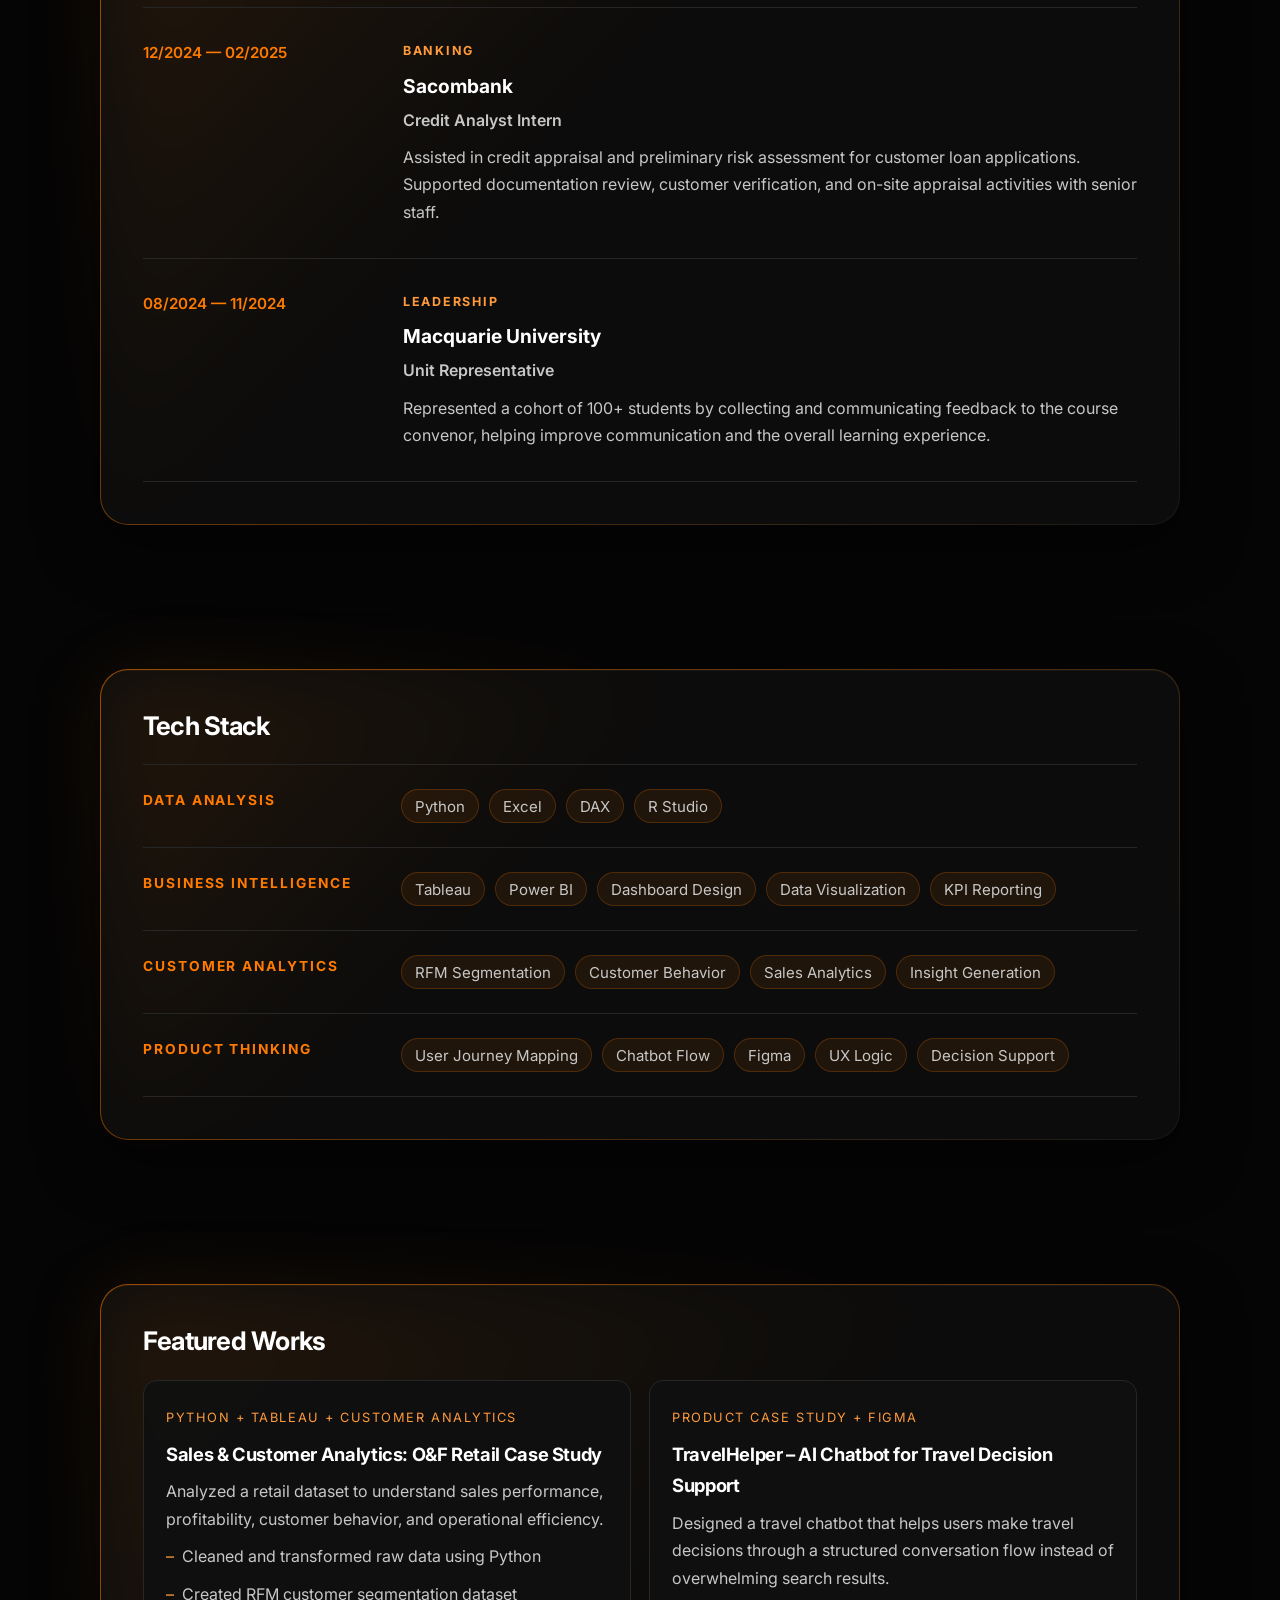
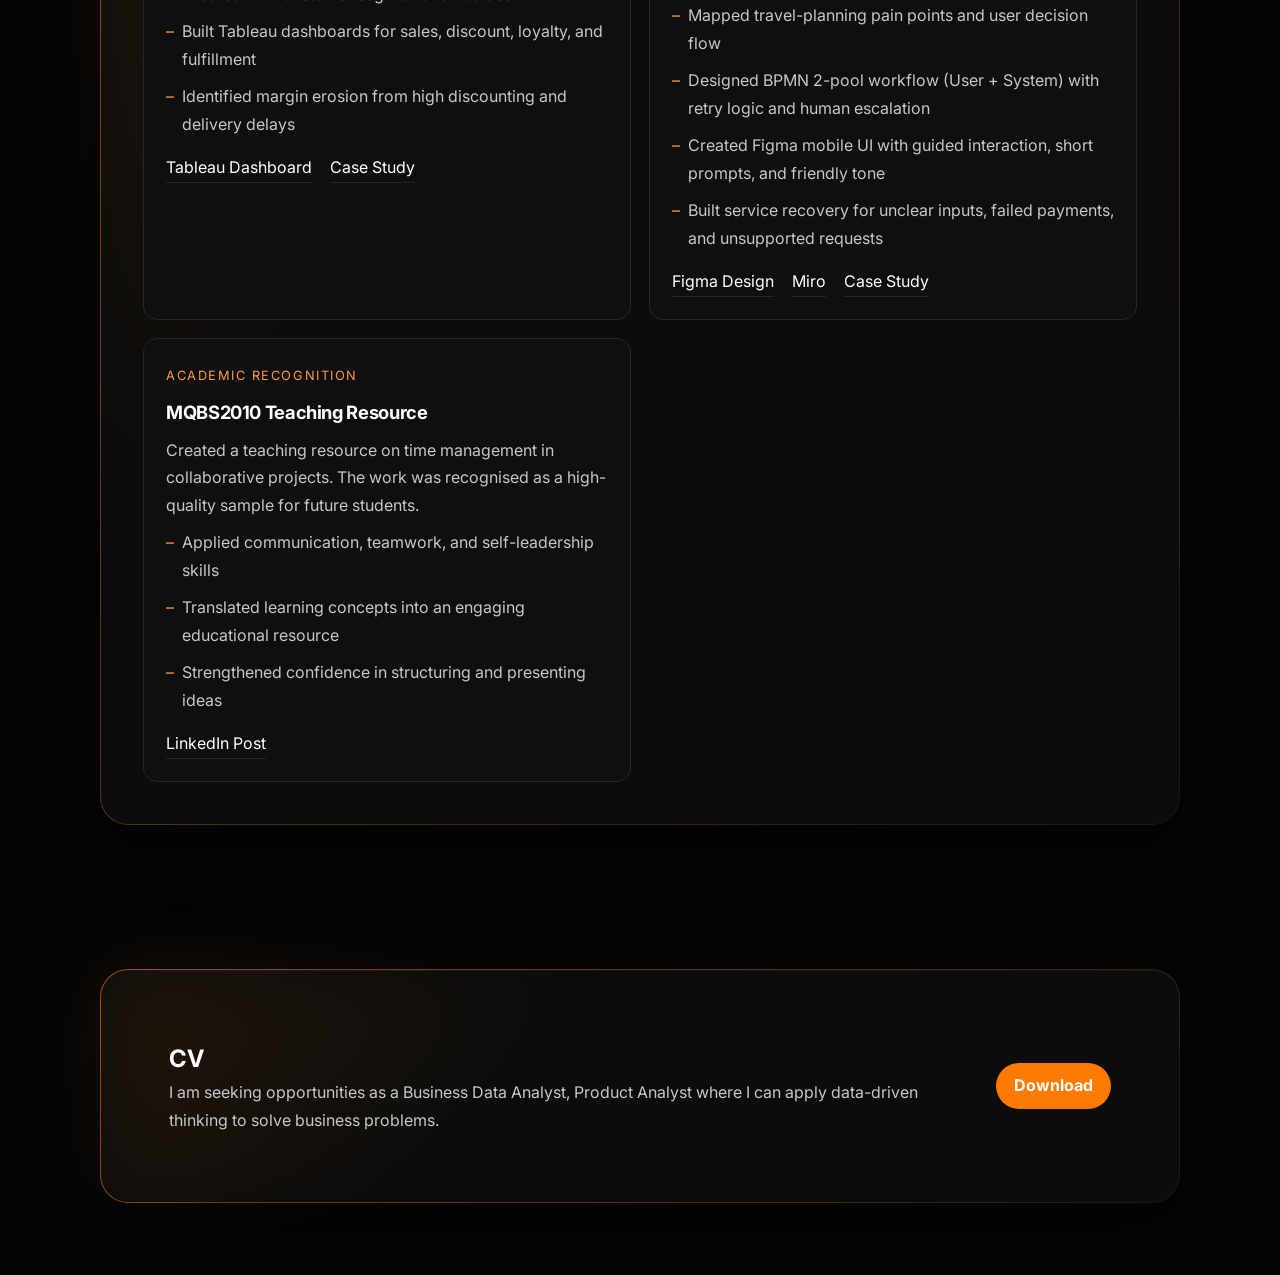
==== commit 7fcf29f8: "Update index.html" ====
--- a/index.html
+++ b/index.html
@@ -55,6 +55,7 @@
 <a href="https://github.com/GracieDuong" target="_blank" rel="noreferrer">GitHub</a>
 <a href="https://www.linkedin.com/in/graiceduong/?lipi=urn%3Ali%3Apage%3Ad_flagship3_profile_view_base_contact_details%3BGEOnFGS3Rx6lmdUe2m2dag%3D%3D" target="_blank" rel="noreferrer">LinkedIn</a>
 <a href="mailto:dnqgiao1408@gmail.com">Email</a>
+<a href="https://flowcv.com/resume/hbqnpa47gumc">CV</a>
 </div>
 </div>
 
--- a/style.css
+++ b/style.css
@@ -1081,6 +1081,80 @@
 .figma-main-dropdown[open] summary {
 border-bottom: 1px solid rgba(255,255,255,0.06);
 }
+/* O&F Retail Case Study */
+.finding-block {
+  display: grid;
+  grid-template-columns: 0.95fr 1.05fr;
+  gap: 28px;
+  align-items: center;
+  padding: 34px 0;
+  border-bottom: 1px solid rgba(255,255,255,0.06);
+}
+
+.finding-block:first-of-type {
+  padding-top: 10px;
+}
+
+.finding-content h3 {
+  color: #ffffff;
+  font-size: clamp(1.35rem, 2vw, 1.9rem);
+  line-height: 1.15;
+  letter-spacing: -0.03em;
+  margin-bottom: 18px;
+}
+
+.business-impact {
+  margin-top: 18px;
+  color: var(--muted);
+}
+
+.business-impact strong {
+  color: var(--accent);
+}
+
+.finding-image {
+  margin-top: 0;
+}
+
+.recommendation-grid {
+  display: grid;
+  grid-template-columns: repeat(4, 1fr);
+  gap: 16px;
+}
+
+.recommendation-card {
+  padding: 24px;
+  border-radius: 20px;
+  background:
+    linear-gradient(#111111, #111111) padding-box,
+    linear-gradient(
+      135deg,
+      rgba(255,122,0,0.5),
+      rgba(255,255,255,0.06)
+    ) border-box;
+  border: 1px solid transparent;
+}
+
+.recommendation-card span {
+  display: block;
+  color: var(--accent);
+  font-size: 0.82rem;
+  text-transform: uppercase;
+  letter-spacing: 0.12em;
+  margin-bottom: 12px;
+}
+
+.recommendation-card p {
+  color: var(--muted);
+  line-height: 1.7;
+}
+
+@media (max-width: 900px) {
+  .finding-block,
+  .recommendation-grid {
+    grid-template-columns: 1fr;
+  }
+}
 /* =========================
   Mobile Responsive Fix
 ========================= */
